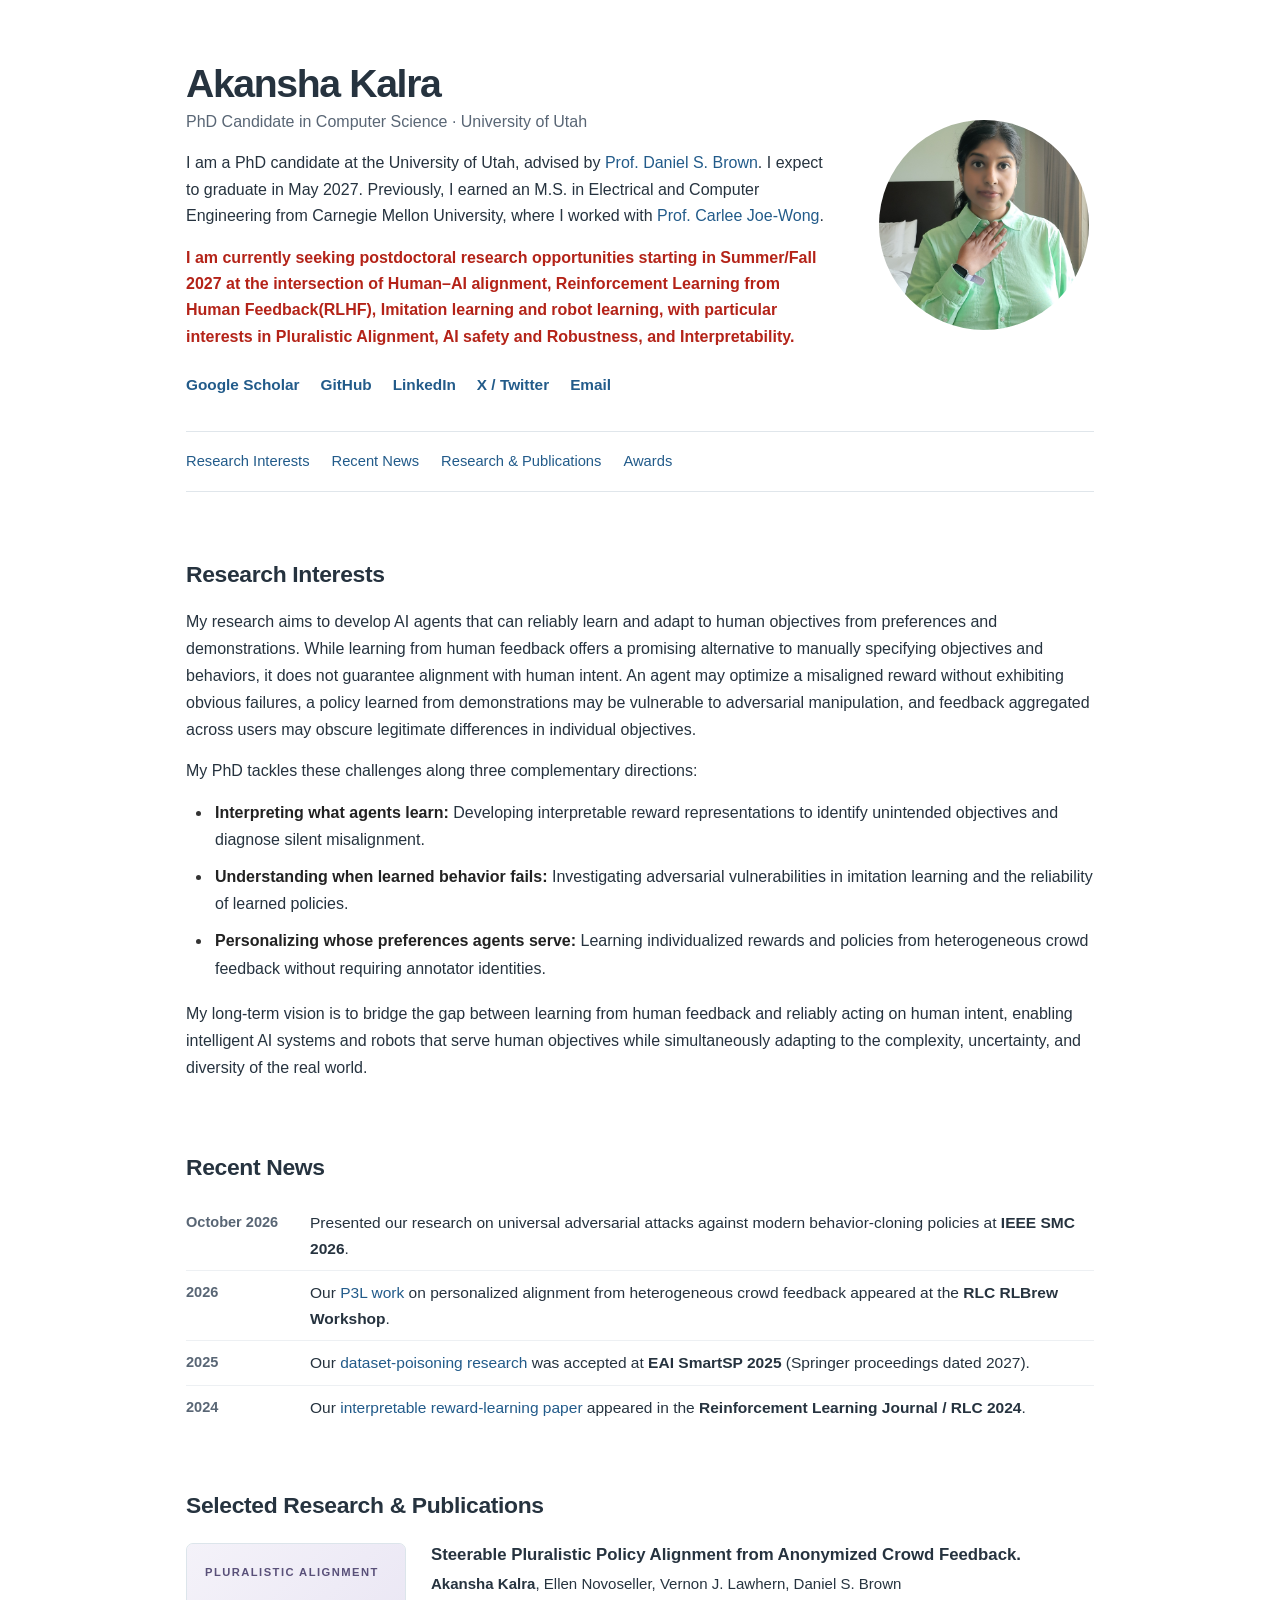
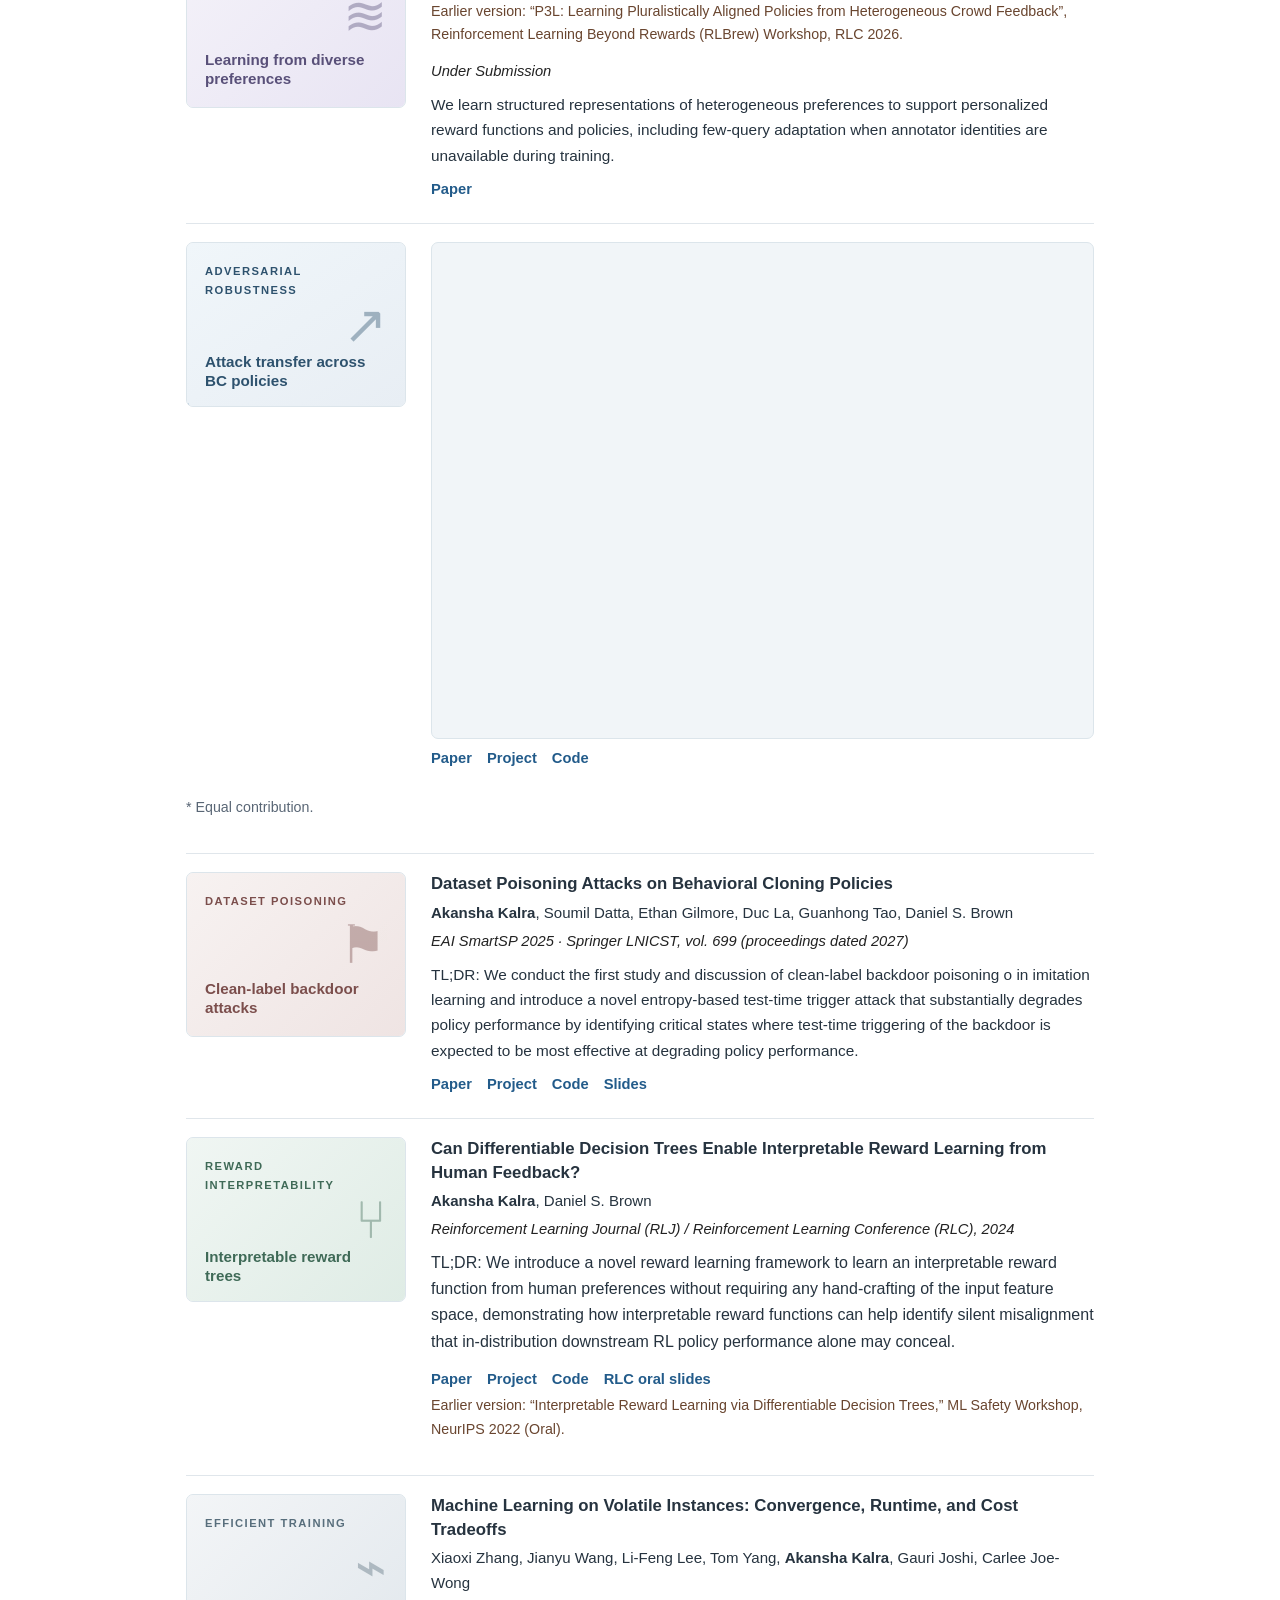
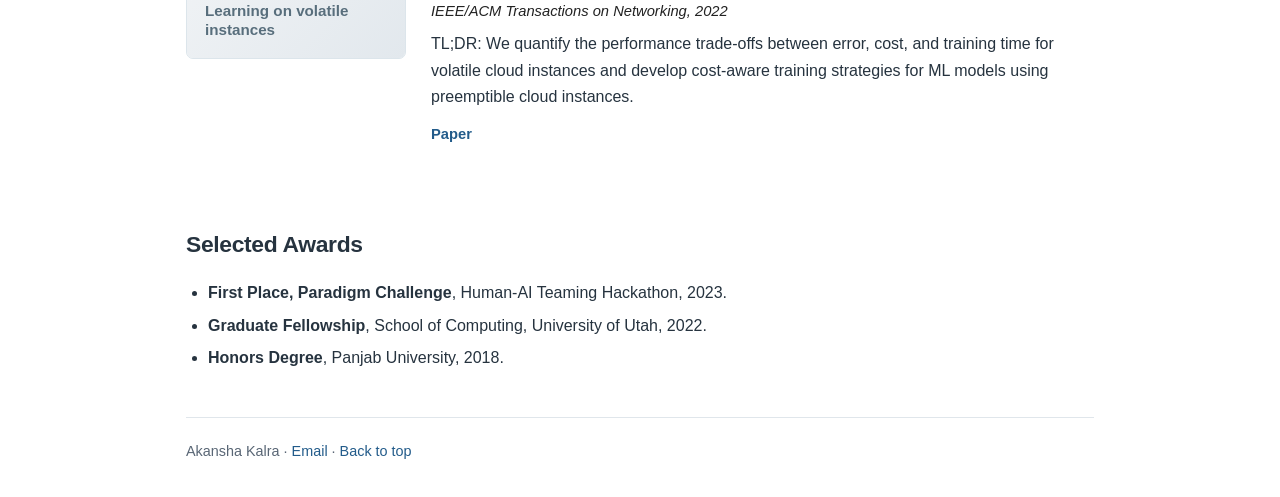
==== index.html @ 0b95df19 "Update index.html" ====
<!DOCTYPE html>

<html lang="en">
<head>
<meta charset="utf-8"/>
<meta content="width=device-width, initial-scale=1" name="viewport"/>
<meta content="Akansha Kalra" name="author"/>
<meta content="Akansha Kalra — PhD candidate at the University of Utah researching human-centered AI, reward learning, adversarial robustness, and pluralistic alignment." name="description"/>
<title>Akansha Kalra | Research</title>
<style>
    :root {
      --ink: #26333f;
      --muted: #596675;
      --accent: #225b8a;
      --line: #e0e6eb;
      --background: #fff;
    }

    * { box-sizing: border-box; }
    html { scroll-behavior: smooth; }
    body {
      margin: 0;
      font-family: -apple-system, BlinkMacSystemFont, "Segoe UI", Arial, sans-serif;
      font-size: 16px;
      line-height: 1.65;
      color: var(--ink);
      background: var(--background);
    }
    a { color: var(--accent); text-decoration: none; }
    a:hover, a:focus-visible { text-decoration: underline; }
    .container { max-width: 960px; margin: 0 auto; padding: 0 26px; }

    /* Research-first, text-left/photo-right header */
    .profile-header {
      display: flex;
      align-items: center;
      gap: 42px;
      padding: 60px 0 34px;
      border-bottom: 1px solid var(--line);
    }
    .profile-text { flex: 1 1 65%; min-width: 0; }
    .profile-text h1 {
      margin: 0 0 2px;
      font-size: 2.45rem;
      letter-spacing: -.035em;
      line-height: 1.2;
      font-weight: 650;
    }
    .subtitle { margin: 5px 0 22px; color: var(--muted); }
    .profile-text p { margin: 0 0 15px; }
    .profile-photo { flex: 0 0 220px; align-self: center; text-align: center; }
    .profile-photo img {
      width: 210px;
      height: 210px;
      max-width: 100%;
      object-fit: cover;
      border-radius: 50%;
    }
    .profile-links { display: flex; flex-wrap: wrap; gap: 8px 21px; margin-top: 22px; }
    .profile-links a { font-weight: 600; font-size: .96rem; }

    .quick-nav {
      display: flex;
      flex-wrap: wrap;
      gap: 8px 22px;
      padding: 17px 0;
      margin-bottom: 8px;
      border-bottom: 1px solid var(--line);
      font-size: .92rem;
    }
    section { padding-top: 18px; margin-bottom: 25px; scroll-margin-top: 24px; }
    h2 {
      font-size: 1.43rem;
      font-weight: 650;
      margin: 14px 0 14px;
      letter-spacing: -.015em;
    }
    h3 { font-size: 1.05rem; line-height: 1.4; margin: 0 0 5px; }
    p { margin: 0 0 12px; }
    .section-intro { color: var(--muted); }
    .paper { padding: 18px 0 22px; border-bottom: 1px solid var(--line); }
    .paper:first-of-type { padding-top: 5px; }
    .paper:last-child { border-bottom: none; }
    .authors { font-size: .94rem; margin: 3px 0; }
.venue {
  font-size: .92rem;
  font-style: italic;
  color: #222222;
  font-weight: 500;
  margin: 3px 0 8px;
    
}
    .venue-workshop {
    color: #69452F;
    font-weight: 500;
    margin-top: 3px;
}
    .summary { margin: 9px 0; font-size: .96rem; }
    .paper-links { display: flex; flex-wrap: wrap; gap: 7px 15px; font-size: .92rem; }
    .paper-links a { font-weight: 600; }
    .me { font-weight: 700; }
    .note { font-size: .89rem; color: var(--muted); }
    .simple-list { margin: 0; padding-left: 22px; }
    .simple-list li { padding: 3px 0; }
    .degree { margin-bottom: 15px; }
    .degree strong { display: block; }
    .degree span { color: var(--muted); font-size: .94rem; }
    footer { border-top: 1px solid var(--line); margin-top: 42px; padding: 22px 0 34px; color: var(--muted); font-size: .9rem; }

    @media (max-width: 720px) {
      .container { padding: 0 20px; }
      .profile-header { flex-direction: column-reverse; gap: 18px; align-items: stretch; padding-top: 28px; }
      .profile-photo { flex: none; text-align: center; }
      .profile-photo img { width: 165px; height: 165px; }
      .profile-text h1 { font-size: 2rem; }
      .subtitle { margin-bottom: 16px; }
      .quick-nav { gap: 8px 15px; }
    }
  

    /* Recent news: brief updates rather than a second publication list */
    .news-list { list-style: none; padding: 0; margin: 0; }
    .news-list li { display: grid; grid-template-columns: 112px minmax(0, 1fr); gap: 12px;
      padding: 9px 0; border-bottom: 1px solid #edf0f3; }
    .news-list li:last-child { border-bottom: none; }
    .news-date { font-size: .91rem; color: var(--muted); font-weight: 600; }
    .news-description { font-size: .97rem; }

    /* Publication thumbnails: one real paper image, GIF, or video per paper. */
    .paper-grid { display: grid; grid-template-columns: 220px minmax(0, 1fr);
      align-items: start; gap: 25px; }
    .paper-body { min-width: 0; }
    .paper-visual { display: block; position: relative; overflow: hidden; isolation: isolate;
      width: 100%; aspect-ratio: 4 / 3; border: 1px solid #dce5eb;
      border-radius: 7px; background: #f1f5f8; text-decoration: none; }
    .paper-visual:focus-visible { outline: 3px solid var(--accent); outline-offset: 3px; }
    .paper-visual .media-element { position: absolute; inset: 0; width: 100%; height: 100%;
      object-fit: contain; opacity: 0; transition: opacity .2s ease; z-index: 2;
      background: #fff; }
    .paper-visual.has-media .media-element { opacity: 1; }
    .media-fallback { position: absolute; inset: 0; display: flex; flex-direction: column;
      justify-content: space-between; padding: 19px 18px; color: #2e526e;
      background: linear-gradient(145deg, #f0f6fa, #e8eef4); }
    .media-fallback .fallback-topic { font-size: .7rem; font-weight: 750; text-transform: uppercase;
      letter-spacing: .13em; }
    .media-fallback .fallback-symbol { font-size: 3.3rem; line-height: 1;
      opacity: .40; align-self: flex-end; font-weight: 300; }
    .media-fallback .fallback-caption { font-weight: 650; font-size: .95rem;
      line-height: 1.25; max-width: 185px; }
    .paper-visual[data-theme="poison"] .media-fallback { background: linear-gradient(135deg,#f7f2f1,#efe4e3); color: #7b4e4c; }
    .paper-visual[data-theme="plural"] .media-fallback { background: linear-gradient(135deg,#f4f2f9,#e8e4f3); color: #595079; }
    .paper-visual[data-theme="ddt"] .media-fallback { background: linear-gradient(135deg,#f0f6f3,#dfece5); color: #3f6a57; }
    .paper-visual[data-theme="network"] .media-fallback { background: linear-gradient(135deg,#f3f5f7,#e2e8ed); color: #586e7c; }
    .paper-visual:hover { border-color: #b0c2d2; }
    @media (max-width: 720px) {
      .paper-grid { grid-template-columns: 140px minmax(0,1fr); gap: 16px; }
      .news-list li { grid-template-columns: 95px minmax(0,1fr); }
      .media-fallback { padding: 12px; }
      .media-fallback .fallback-symbol { font-size: 2rem; }
      .media-fallback .fallback-caption { font-size: .78rem; }
      .paper-grid h3 { font-size: .99rem; }
    }
    @media (max-width: 490px) {
      .paper-grid { grid-template-columns: 1fr; gap: 12px; }
      .paper-visual { max-width: 340px; aspect-ratio: 16/9; }
      .media-fallback .fallback-symbol { font-size: 2.8rem; }
      .media-fallback .fallback-caption { font-size: .95rem; }
    }
    .note.venue-workshop {
    color: #69452F;
    font-weight: 500;
    font-style: normal;
}
    
.research-section {
  margin-top: 32px;
  margin-bottom: 36px;
}

.research-section p {
  line-height: 1.7;
  margin-bottom: 14px;
}


.postdoc-note {
  color: #b42318;
  font-weight: 600;
  margin-top: 12px;
}
    
.research-directions {
  list-style-type: disc;
  list-style-position: outside;
  margin: 12px 0 18px 0;
  padding-left: 26px;
}

.research-directions li {
  display: list-item;
  margin-bottom: 10px;
  line-height: 1.7;
  padding-left: 3px;
}

.research-directions li::marker {
  color: #333;
}

.research-directions strong {
  color: #222;
  font-weight: 600;
}

</style>
</head>
<body id="top">
  <!-- Research media expected in the repository /media folder. See MEDIA_SETUP.md. -->

<main class="container">
<header class="profile-header" id="About">
<div class="profile-text">
<h1>Akansha Kalra</h1>
<p class="subtitle">PhD Candidate in Computer Science · University of Utah</p>
<p>
          I am a PhD candidate at the University of Utah, advised by
          <a href="https://www.cs.utah.edu/~dsbrown/">Prof. Daniel S. Brown</a>.
          I expect to graduate in May 2027. Previously, I earned an M.S. in
          Electrical and Computer Engineering from Carnegie Mellon University,
          where I worked with <a href="https://www.andrew.cmu.edu/user/cjoewong/">Prof. Carlee Joe-Wong</a>.
        </p>

    <p class="postdoc-note">
  I am currently seeking postdoctoral research opportunities starting in Summer/Fall 2027 at the intersection of Human–AI alignment, Reinforcement Learning from Human Feedback(RLHF), Imitation learning and robot learning, with particular interests in Pluralistic Alignment, AI safety and Robustness, and Interpretability. 
        
        
</p>


<nav aria-label="Academic and contact links" class="profile-links">
<a href="https://scholar.google.com/citations?user=QrkO660AAAAJ&amp;hl=en" rel="noopener noreferrer" target="_blank">Google Scholar</a>
<a href="https://github.com/akansha-kalra" rel="noopener noreferrer" target="_blank">GitHub</a>
<a href="https://www.linkedin.com/in/akansha-kalra/"target="_blank" rel="noopener noreferrer">LinkedIn</a>
<a href="https://x.com/KalraAkansha" rel="noopener noreferrer" target="_blank">X / Twitter</a>
<a href="mailto:akanshakalracmu@gmail.com">Email</a>
</nav>
</div>
<div class="profile-photo">
<img alt="Akansha Kalra" height="210" src="images/20240810_131922.jpg" width="210"/>
</div>
</header>
<nav aria-label="Page sections" class="quick-nav"><a href="#news">Research Interests</a><a href="#news">Recent News</a><a href="#Publications">Research &amp; Publications</a><a href="#awards">Awards</a></nav>
    

<section id="research" class="research-section">
  <h2>Research Interests</h2>

  <p>
    My research aims to develop AI agents that can reliably learn
    and adapt to human objectives from preferences and demonstrations.
    While learning from human feedback offers a promising alternative
    to manually specifying objectives and behaviors, it does not
    guarantee alignment with human intent. An agent may optimize a
    misaligned reward without exhibiting obvious failures, a policy
    learned from demonstrations may be vulnerable to adversarial
    manipulation, and feedback aggregated across users may obscure
    legitimate differences in individual objectives.
  </p>

  <p>
    My PhD tackles these challenges along three complementary directions:
  </p>

  <ul class="research-directions">
    <li>
      <strong>Interpreting what agents learn:</strong>
      Developing interpretable reward representations to identify
      unintended objectives and diagnose silent misalignment.
    </li>

    <li>
      <strong>Understanding when learned behavior fails:</strong>
      Investigating adversarial vulnerabilities in imitation learning
      and the reliability of learned policies.
    </li>

    <li>
      <strong>Personalizing whose preferences agents serve:</strong>
      Learning individualized rewards and policies from heterogeneous
      crowd feedback without requiring annotator identities.
    </li>
  </ul>

  <p>
    My long-term vision is to bridge the gap between learning from
    human feedback and reliably acting on human intent, enabling
    intelligent AI systems and robots that serve human objectives
    while simultaneously adapting to the complexity, uncertainty,
    and diversity of the real world.
  </p>
</section>

    
    
    <section aria-labelledby="news-heading" id="news">
<h2 id="news-heading">Recent News</h2>
<ul class="news-list">
<li><span class="news-date">October 2026</span><span class="news-description">Presented our research on universal adversarial attacks against modern behavior-cloning policies at <strong>IEEE SMC 2026</strong>.</span></li>
<li><span class="news-date">2026</span><span class="news-description">Our <a href="https://openreview.net/forum?id=oAw85OXuc3" rel="noopener noreferrer" target="_blank">P3L work</a> on personalized alignment from heterogeneous crowd feedback appeared at the <strong>RLC RLBrew Workshop</strong>.</span></li>
<li><span class="news-date">2025</span><span class="news-description">Our <a href="https://arxiv.org/abs/2511.20992" rel="noopener noreferrer" target="_blank">dataset-poisoning research</a> was accepted at <strong>EAI SmartSP 2025</strong> (Springer proceedings dated 2027).</span></li>
<li><span class="news-date">2024</span><span class="news-description">Our <a href="https://arxiv.org/pdf/2306.13004" rel="noopener noreferrer" target="_blank">interpretable reward-learning paper</a> appeared in the <strong>Reinforcement Learning Journal / RLC 2024</strong>.</span></li>
</ul>
</section>
<section id="Publications">
<h2>Selected Research &amp; Publications</h2>
    <article class="paper paper-grid"><a aria-label="Open research page: Learning from diverse preferences" class="paper-visual" data-theme="plural" href="https://openreview.net/forum?id=oAw85OXuc3" rel="noopener noreferrer" target="_blank"><span aria-hidden="true" class="media-fallback"><span class="fallback-topic">Pluralistic alignment</span><span class="fallback-symbol">≋</span><span class="fallback-caption">Learning from diverse preferences</span></span><img alt="Visualization of P3L preference representations and personalization" class="media-element" decoding="async" loading="lazy" src="media/p3l-preferences.png"/></a><div class="paper-body">
<h3>Steerable Pluralistic Policy Alignment from Anonymized Crowd Feedback.</h3>
<p class="authors"><span class="me">Akansha Kalra</span>, Ellen Novoseller, Vernon J. Lawhern, Daniel S. Brown</p>
        <p class="note venue-workshop">Earlier version: “P3L: Learning Pluralistically Aligned Policies from Heterogeneous Crowd Feedback”, Reinforcement Learning Beyond Rewards (RLBrew) Workshop, RLC 2026.</p>
<p class="venue">Under Submission </p>
<p class="summary">We learn structured representations of heterogeneous preferences to support personalized reward functions and policies, including few-query adaptation when annotator identities are unavailable during training.</p>
<div class="paper-links">
<a href="https://arxiv.org/abs/2610.26914" rel="noopener noreferrer" target="_blank">Paper</a>
</div>
</div></article>
    
<article class="paper paper-grid"><a aria-label="Open research page: Attack transfer across BC policies" class="paper-visual" data-theme="uap" href="https://sites.google.com/view/uap-attacks-on-bc" rel="noopener noreferrer" target="_blank"><span aria-hidden="true" class="media-fallback"><span class="fallback-topic">Adversarial robustness</span><span class="fallback-symbol">↗</span><span class="fallback-caption">Attack transfer across BC policies</span></span><img
  class="media-element"
  src="media/uap-figure.png"
  alt="Universal Adversarial Perturbation attacks on Iimitation Learning policies"
  loading="lazy"
/>
<h3>How Vulnerable Is My Learned Policy? Universal Adversarial Perturbation Attacks on Modern Behavior Cloning Policies</h3>
<p class="authors"><span class="me">Akansha Kalra*</span>, Basavasagar Patil*, Guanhong Tao, Daniel S. Brown</p>
<p class="venue">IEEE International Conference on Systems, Man, and Cybernetics (SMC), 2026</p>
<p class="summary">TL;DR: We present the first systematic study of adversarial attacks, across a range of both classic and recently proposed imitation learning algorithms, including Vanilla Behavior Cloning (Vanilla BC), LSTM-GMM, Implicit Behavior Cloning (IBC), Diffusion Policy (DP), and Vector-Quantized Behavior Transformer (VQ-BET) to white-box, grey-box, and black-box transfer adversarial perturbation attacks.</p>
<div class="paper-links">
<a href="https://arxiv.org/abs/2502.03698v2" rel="noopener noreferrer" target="_blank">Paper</a>
<a href="https://sites.google.com/view/uap-attacks-on-bc" rel="noopener noreferrer" target="_blank">Project</a>
<a href="https://github.com/akansha-kalra/Univ-Pertubation-Attacks-on-Modern-BC-Algos" rel="noopener noreferrer" target="_blank">Code</a>
</div>
<p class="note">* Equal contribution.</p>
</div></article>

<article class="paper paper-grid"><a aria-label="Open research page: Clean-label backdoor attacks" class="paper-visual" data-theme="poison" href="https://sites.google.com/view/dataset-poisoning-in-bc" rel="noopener noreferrer" target="_blank"><span aria-hidden="true" class="media-fallback"><span class="fallback-topic">Dataset poisoning</span><span class="fallback-symbol">⚑</span><span class="fallback-caption">Clean-label backdoor attacks</span></span><img
  class="media-element"
  src="media/poisoning-figure.png"
  alt="Clean-label backdoor attacks on behavior cloning policies"
  loading="lazy"
/></a><div class="paper-body">
<h3>Dataset Poisoning Attacks on Behavioral Cloning Policies</h3>
<p class="authors"><span class="me">Akansha Kalra</span>, Soumil Datta, Ethan Gilmore, Duc La, Guanhong Tao, Daniel S. Brown</p>
<p class="venue">EAI SmartSP 2025 · Springer LNICST, vol. 699 (proceedings dated 2027)</p>
<p class="summary">TL;DR: We conduct the first study and discussion of clean-label backdoor poisoning o in imitation learning and introduce a novel entropy-based test-time trigger attack that substantially degrades policy performance by identifying critical states where test-time triggering of the backdoor is expected to be most effective at degrading policy performance.</p>
<div class="paper-links">
<a href="https://arxiv.org/abs/2511.20992" rel="noopener noreferrer" target="_blank">Paper</a>
<a href="https://sites.google.com/view/dataset-poisoning-in-bc" rel="noopener noreferrer" target="_blank">Project</a>
<a href="https://github.com/akansha-kalra/DatasetPoisoning-Backdoor-Attacks-BC-SmartSP2025" rel="noopener noreferrer" target="_blank">Code</a>
<a href="https://docs.google.com/presentation/d/1_TgQCRm-9qRHeT_l_HZHP9T041SAgM7VQIZT68hzIh4/edit?usp=sharing" rel="noopener noreferrer" target="_blank">Slides</a>
</div>
</div></article>
<article class="paper paper-grid"><a aria-label="Open research page: Interpretable reward trees" class="paper-visual" data-theme="ddt" href="https://sites.google.com/view/ddt-rlhf/" rel="noopener noreferrer" target="_blank"><span aria-hidden="true" class="media-fallback"><span class="fallback-topic">Reward interpretability</span><span class="fallback-symbol">⑂</span><span class="fallback-caption">Interpretable reward trees</span></span><img alt="Differentiable decision tree learned reward visualization" class="media-element" decoding="async" loading="lazy" src="media/ddt-reward-tree.png"/></a><div class="paper-body">
<h3>Can Differentiable Decision Trees Enable Interpretable Reward Learning from Human Feedback?</h3>
<p class="authors"><span class="me">Akansha Kalra</span>, Daniel S. Brown</p>
<p class="venue">Reinforcement Learning Journal (RLJ) / Reinforcement Learning Conference (RLC), 2024</p>
<p class="TLDR">TL;DR: We introduce a novel reward learning framework to learn an interpretable reward function from human preferences without requiring any hand-crafting of the input feature space, demonstrating how interpretable reward functions can help identify silent misalignment that in-distribution downstream RL policy performance alone may conceal.</p>
<div class="paper-links">
<a href="https://arxiv.org/pdf/2306.13004" rel="noopener noreferrer" target="_blank">Paper</a>
<a href="https://sites.google.com/view/ddt-rlhf/" rel="noopener noreferrer" target="_blank">Project</a>
<a href="https://github.com/akansha-kalra/RLC2024-DDT-Reward-Learning" rel="noopener noreferrer" target="_blank">Code</a>
<a href="https://docs.google.com/presentation/d/120gwlqjC-ENyaE7Yw-fk6GopYXWFD_h-et-YZCE_4oo/edit?usp=sharing" rel="noopener noreferrer" target="_blank">RLC oral slides</a>
</div>
    <p class="note venue-workshop">Earlier version: “Interpretable Reward Learning via Differentiable Decision Trees,” ML Safety Workshop, NeurIPS 2022 (Oral).</p>

</div></article>
<article class="paper paper-grid"><a aria-label="Open research page: Learning on volatile instances" class="paper-visual" data-theme="network" href="https://ieeexplore.ieee.org/abstract/document/9610614" rel="noopener noreferrer" target="_blank"><span aria-hidden="true" class="media-fallback"><span class="fallback-topic">Efficient training</span><span class="fallback-symbol">⌁</span><span class="fallback-caption">Learning on volatile instances</span></span><img alt="Runtime and cost trade-offs for machine learning on volatile instances" class="media-element" decoding="async" loading="lazy" src="media/volatile-instances.png"/></a><div class="paper-body">
<h3>Machine Learning on Volatile Instances: Convergence, Runtime, and Cost Tradeoffs</h3>
<p class="authors">Xiaoxi Zhang, Jianyu Wang, Li-Feng Lee, Tom Yang, <span class="me">Akansha Kalra</span>, Gauri Joshi, Carlee Joe-Wong</p>
<p class="venue">IEEE/ACM Transactions on Networking, 2022</p>
<p class="TLDR">TL;DR: We quantify the performance trade-offs between error, cost, and training time for volatile cloud instances and develop cost-aware training strategies for ML models using preemptible cloud instances.
<div class="paper-links">
<a href="https://ieeexplore.ieee.org/abstract/document/9610614" rel="noopener noreferrer" target="_blank">Paper</a>
</div>
</div></article>
</section>

<section id="awards">
<h2>Selected Awards</h2>
<ul class="simple-list">
<li><strong>First Place, Paradigm Challenge</strong>, Human-AI Teaming Hackathon, 2023.</li>
<li><strong>Graduate Fellowship</strong>, School of Computing, University of Utah, 2022.</li>
<li><strong>Honors Degree</strong>, Panjab University, 2018.</li>
</ul>
</section>
<footer>
      Akansha Kalra · <a href="mailto:akanshakalracmu@gmail.com">Email</a> ·
      <a href="#top">Back to top</a>
</footer>
</main>
<script>
  // Show research media only after it has loaded; missing files display a tasteful fallback.
  // Each media item becomes visible automatically after you upload its file to /media.
  document.querySelectorAll('.paper-visual').forEach(function(frame) {
    const media = frame.querySelector('.media-element');
    if (!media) return;
    const markReady = () => frame.classList.add('has-media');
    const markMissing = () => frame.classList.remove('has-media');
    if (media.tagName === 'IMG') {
      if (media.complete && media.naturalWidth > 0) markReady();
      media.addEventListener('load', markReady);
      media.addEventListener('error', markMissing);
    } else if (media.tagName === 'VIDEO') {
      media.addEventListener('loadeddata', markReady);
      media.addEventListener('error', markMissing);
      const reducedMotion = window.matchMedia('(prefers-reduced-motion: reduce)').matches;
      if ('IntersectionObserver' in window && !reducedMotion) {
        const observer = new IntersectionObserver(function(entries) {
          entries.forEach(function(entry) {
            if (entry.isIntersecting) {
              media.play().catch(function() {});
            } else {
              media.pause();
            }
          });
        }, {rootMargin: '120px'});
        observer.observe(frame);
      } else if (!reducedMotion) {
        media.play().catch(function() {});
      }
    }
  });
</script></body>
</html>
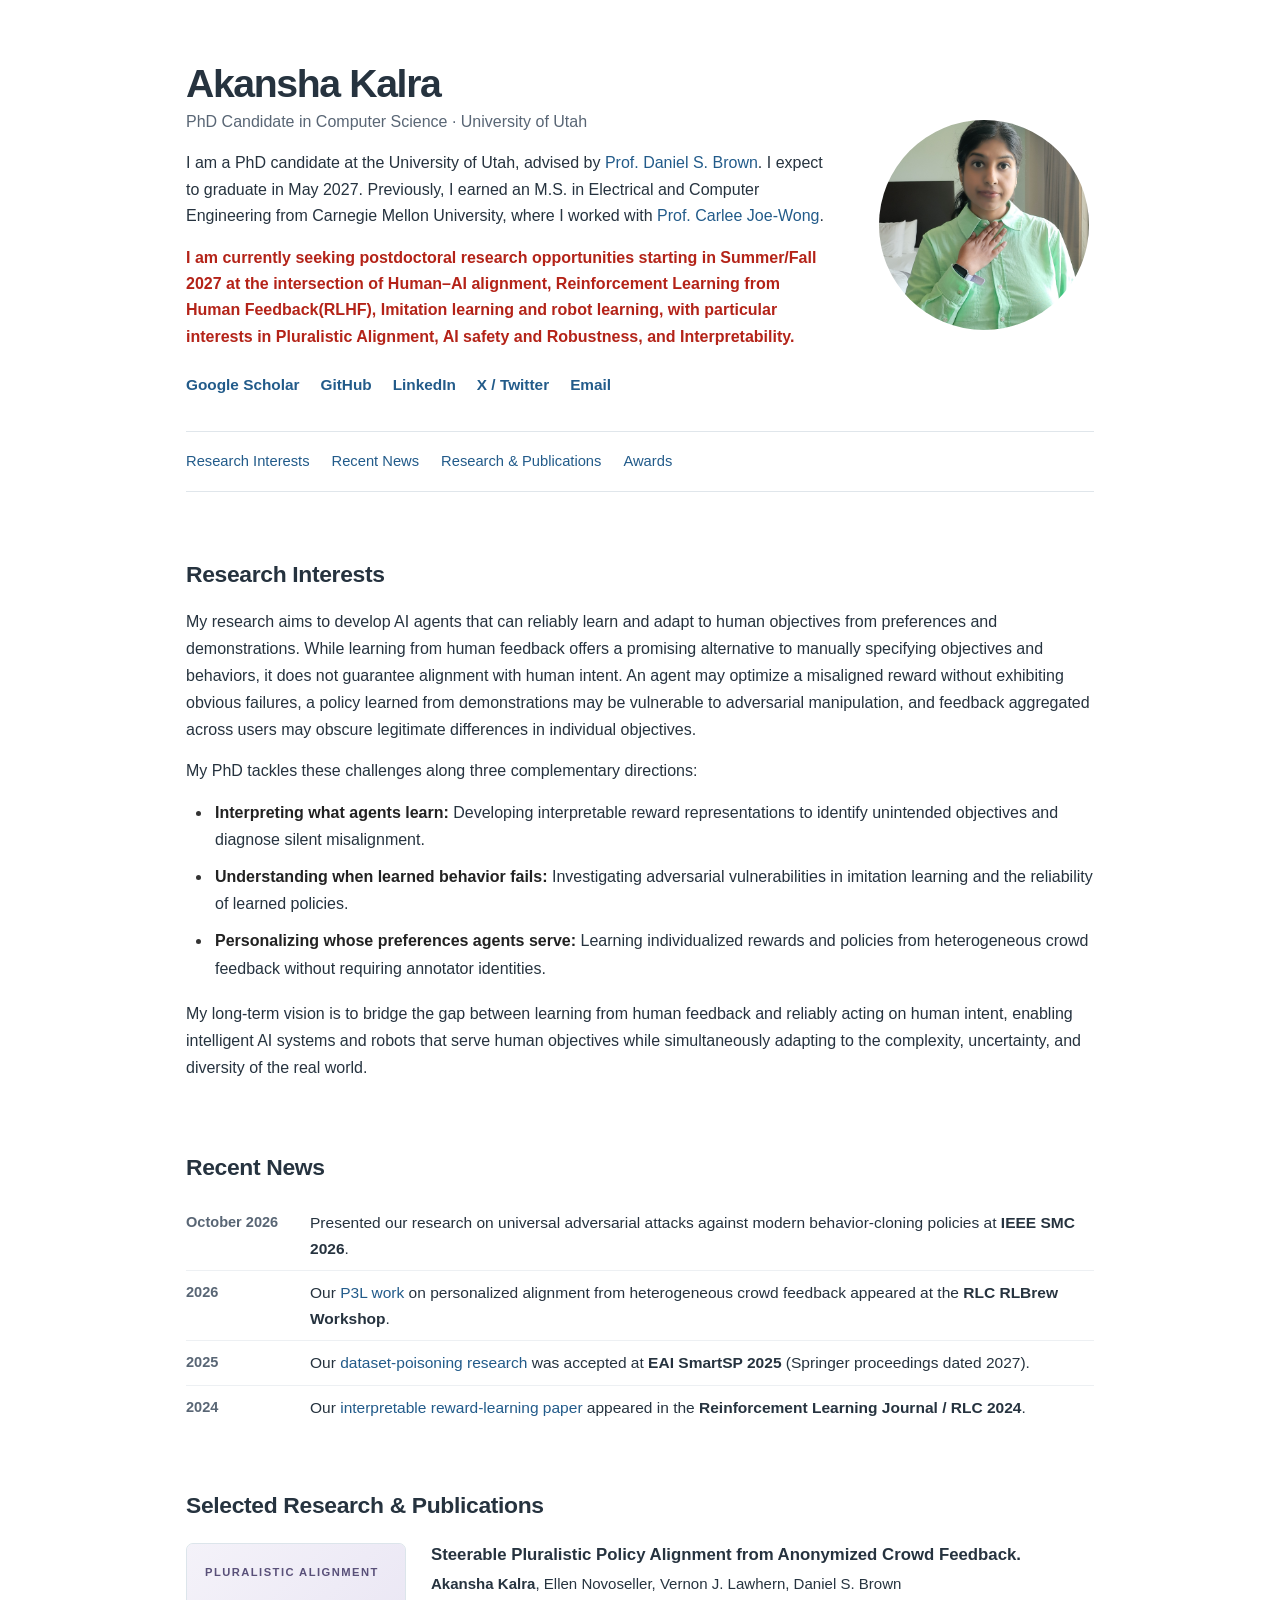
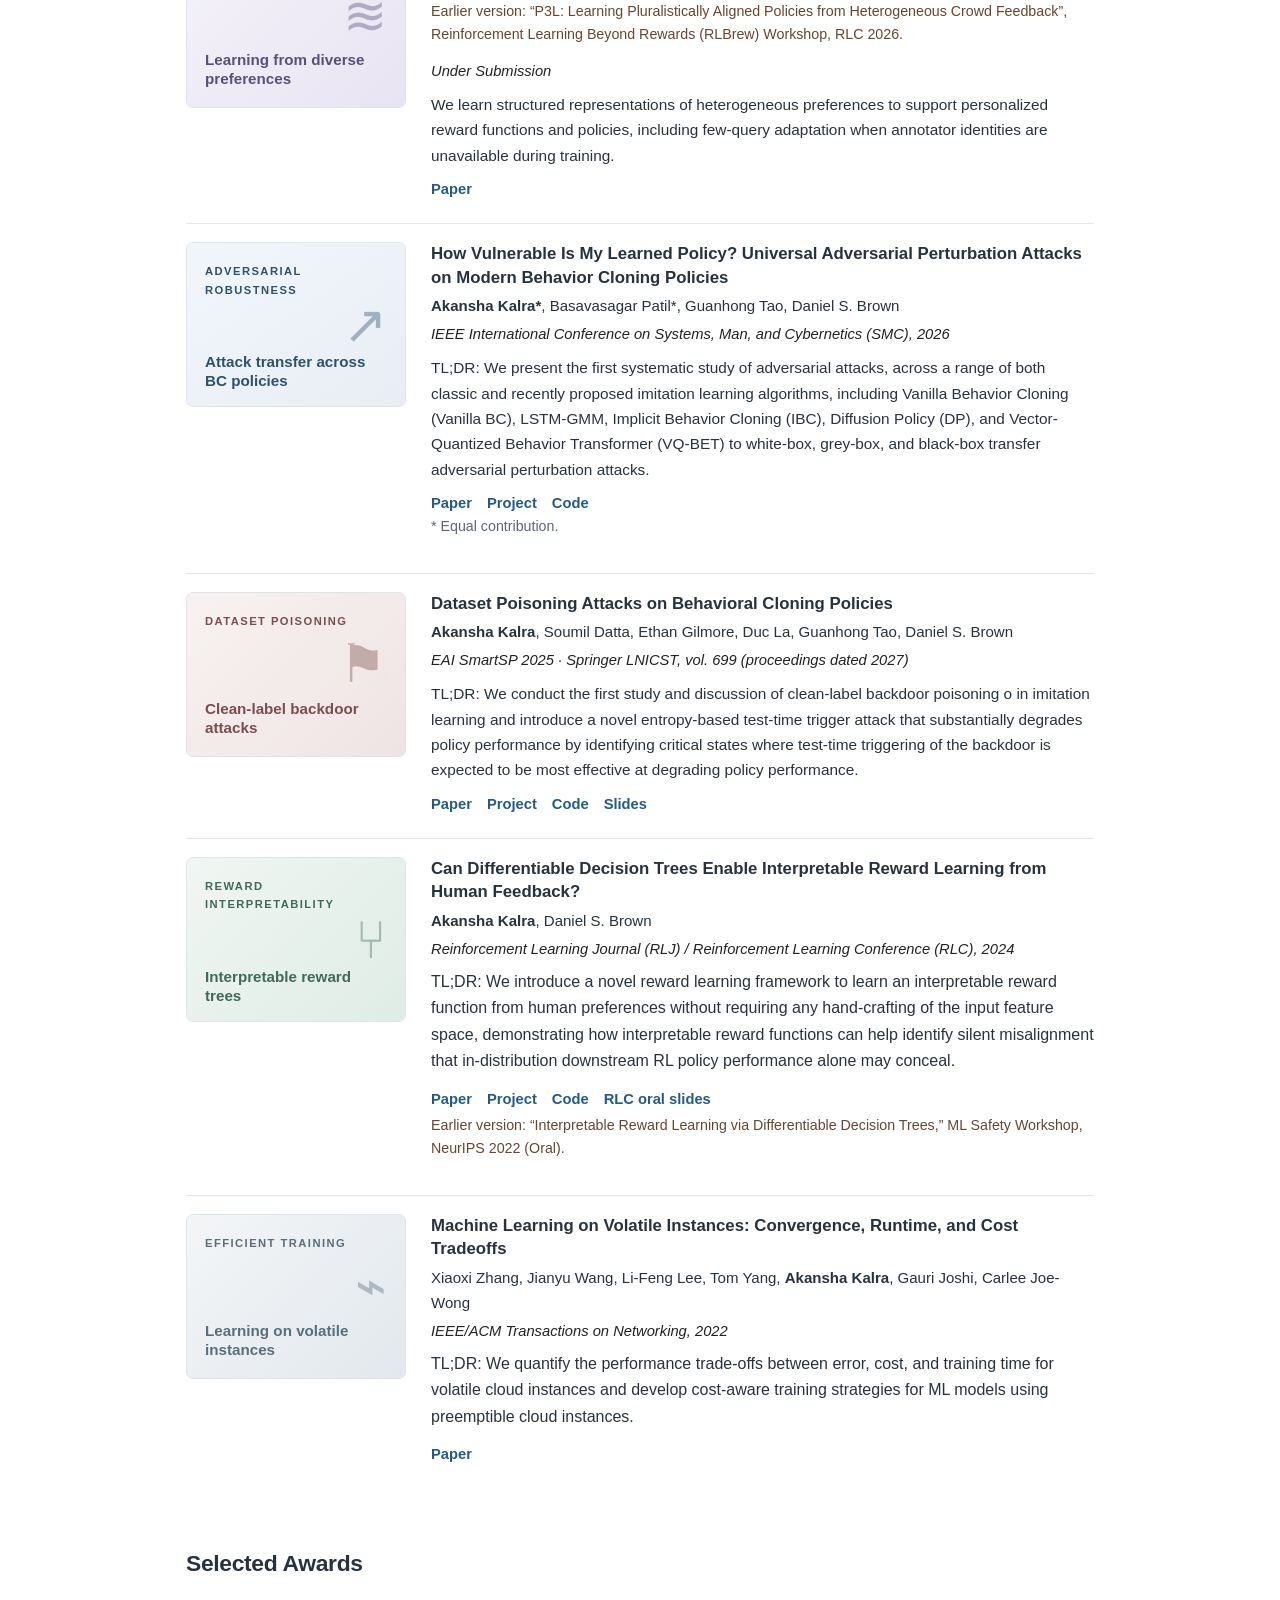
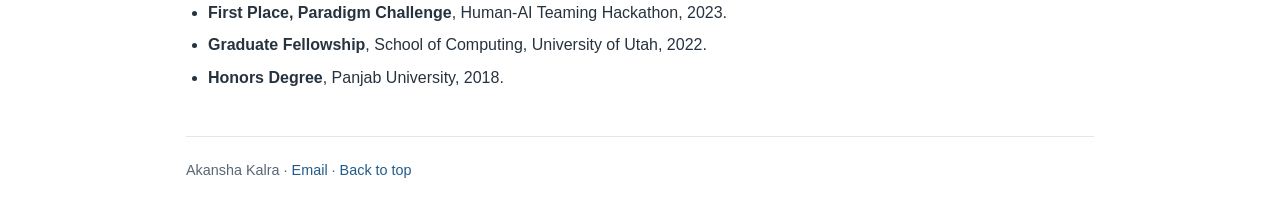
==== commit 5190b1d8: "Update index.html" ====
--- a/index.html
+++ b/index.html
@@ -330,6 +330,7 @@
   alt="Universal Adversarial Perturbation attacks on Iimitation Learning policies"
   loading="lazy"
 />
+    </a><div class="paper-body">
 <h3>How Vulnerable Is My Learned Policy? Universal Adversarial Perturbation Attacks on Modern Behavior Cloning Policies</h3>
 <p class="authors"><span class="me">Akansha Kalra*</span>, Basavasagar Patil*, Guanhong Tao, Daniel S. Brown</p>
 <p class="venue">IEEE International Conference on Systems, Man, and Cybernetics (SMC), 2026</p>
@@ -377,7 +378,7 @@
 <h3>Machine Learning on Volatile Instances: Convergence, Runtime, and Cost Tradeoffs</h3>
 <p class="authors">Xiaoxi Zhang, Jianyu Wang, Li-Feng Lee, Tom Yang, <span class="me">Akansha Kalra</span>, Gauri Joshi, Carlee Joe-Wong</p>
 <p class="venue">IEEE/ACM Transactions on Networking, 2022</p>
-<p class="TLDR">TL;DR: We quantify the performance trade-offs between error, cost, and training time for volatile cloud instances and develop cost-aware training strategies for ML models using preemptible cloud instances.
+<p class="TLDR">TL;DR: We quantify the performance trade-offs between error, cost, and training time for volatile cloud instances and develop cost-aware training strategies for ML models using preemptible cloud instances.</p>
 <div class="paper-links">
 <a href="https://ieeexplore.ieee.org/abstract/document/9610614" rel="noopener noreferrer" target="_blank">Paper</a>
 </div>
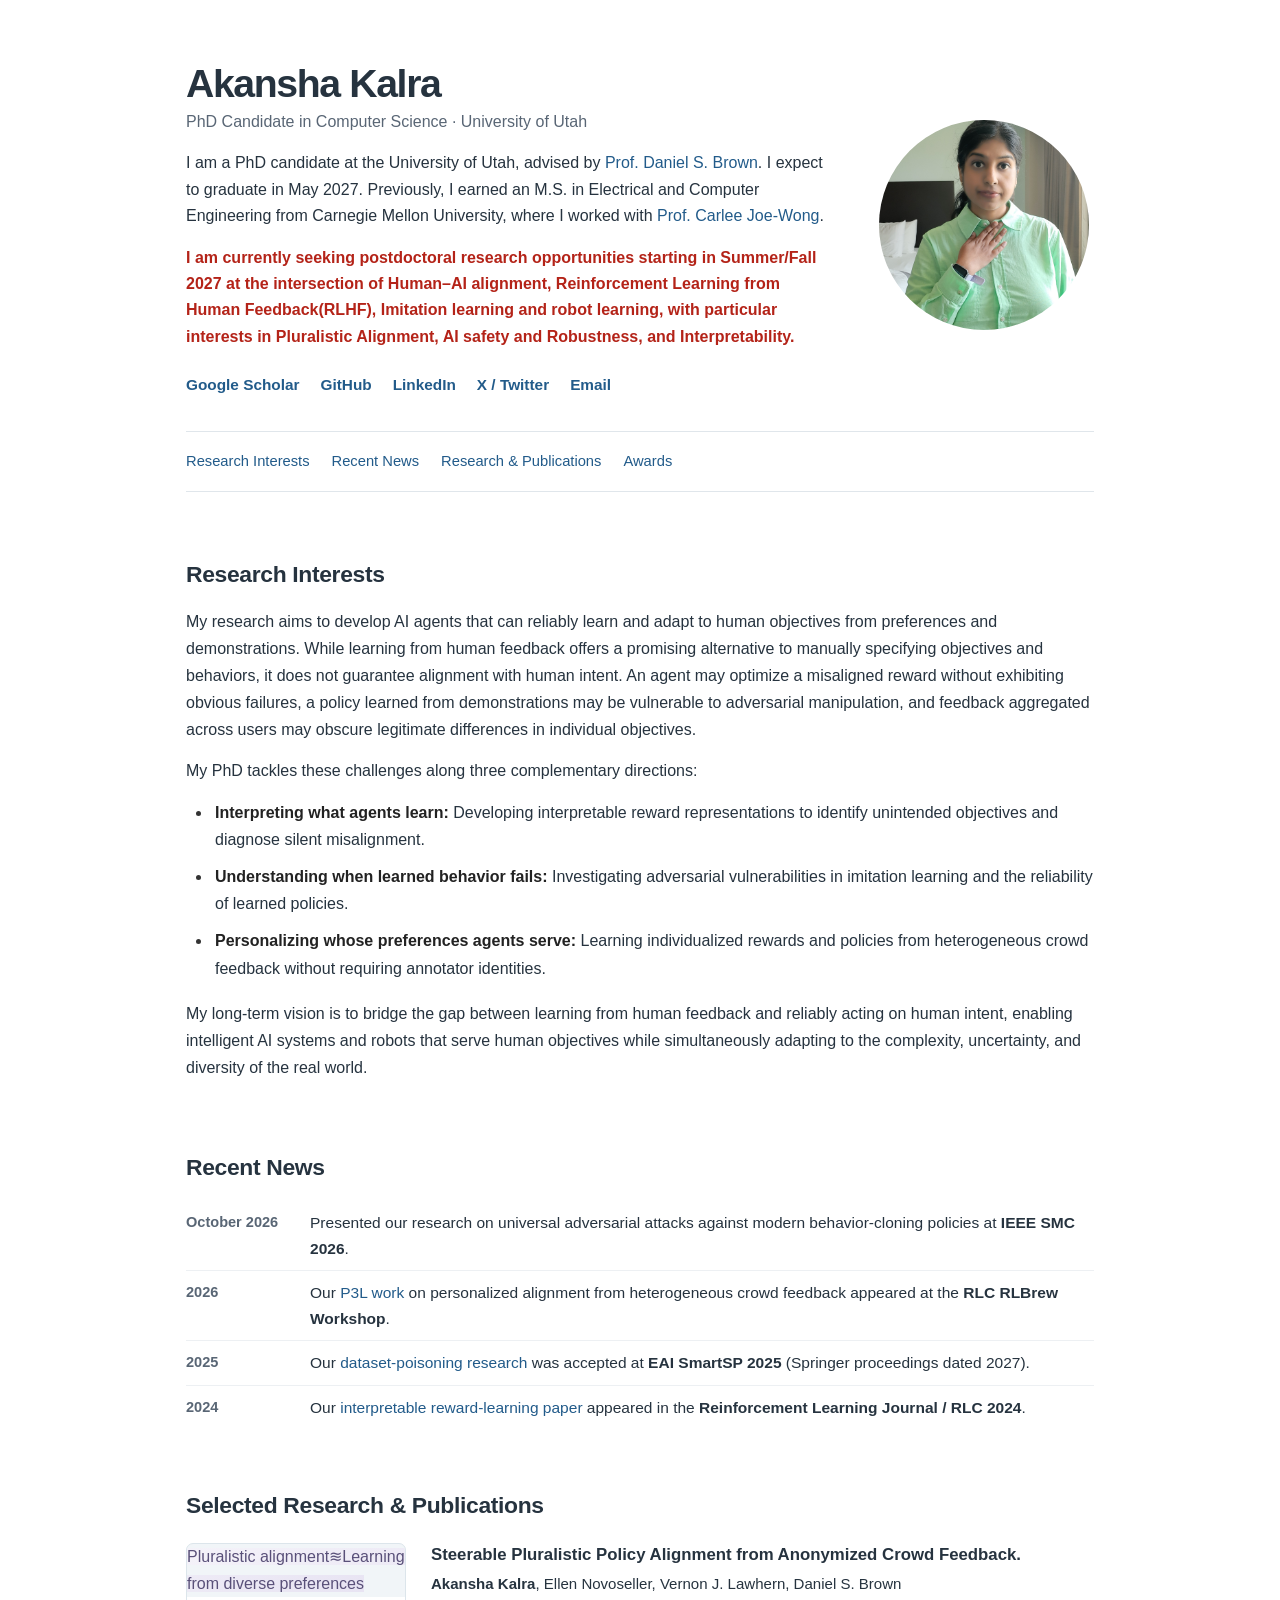
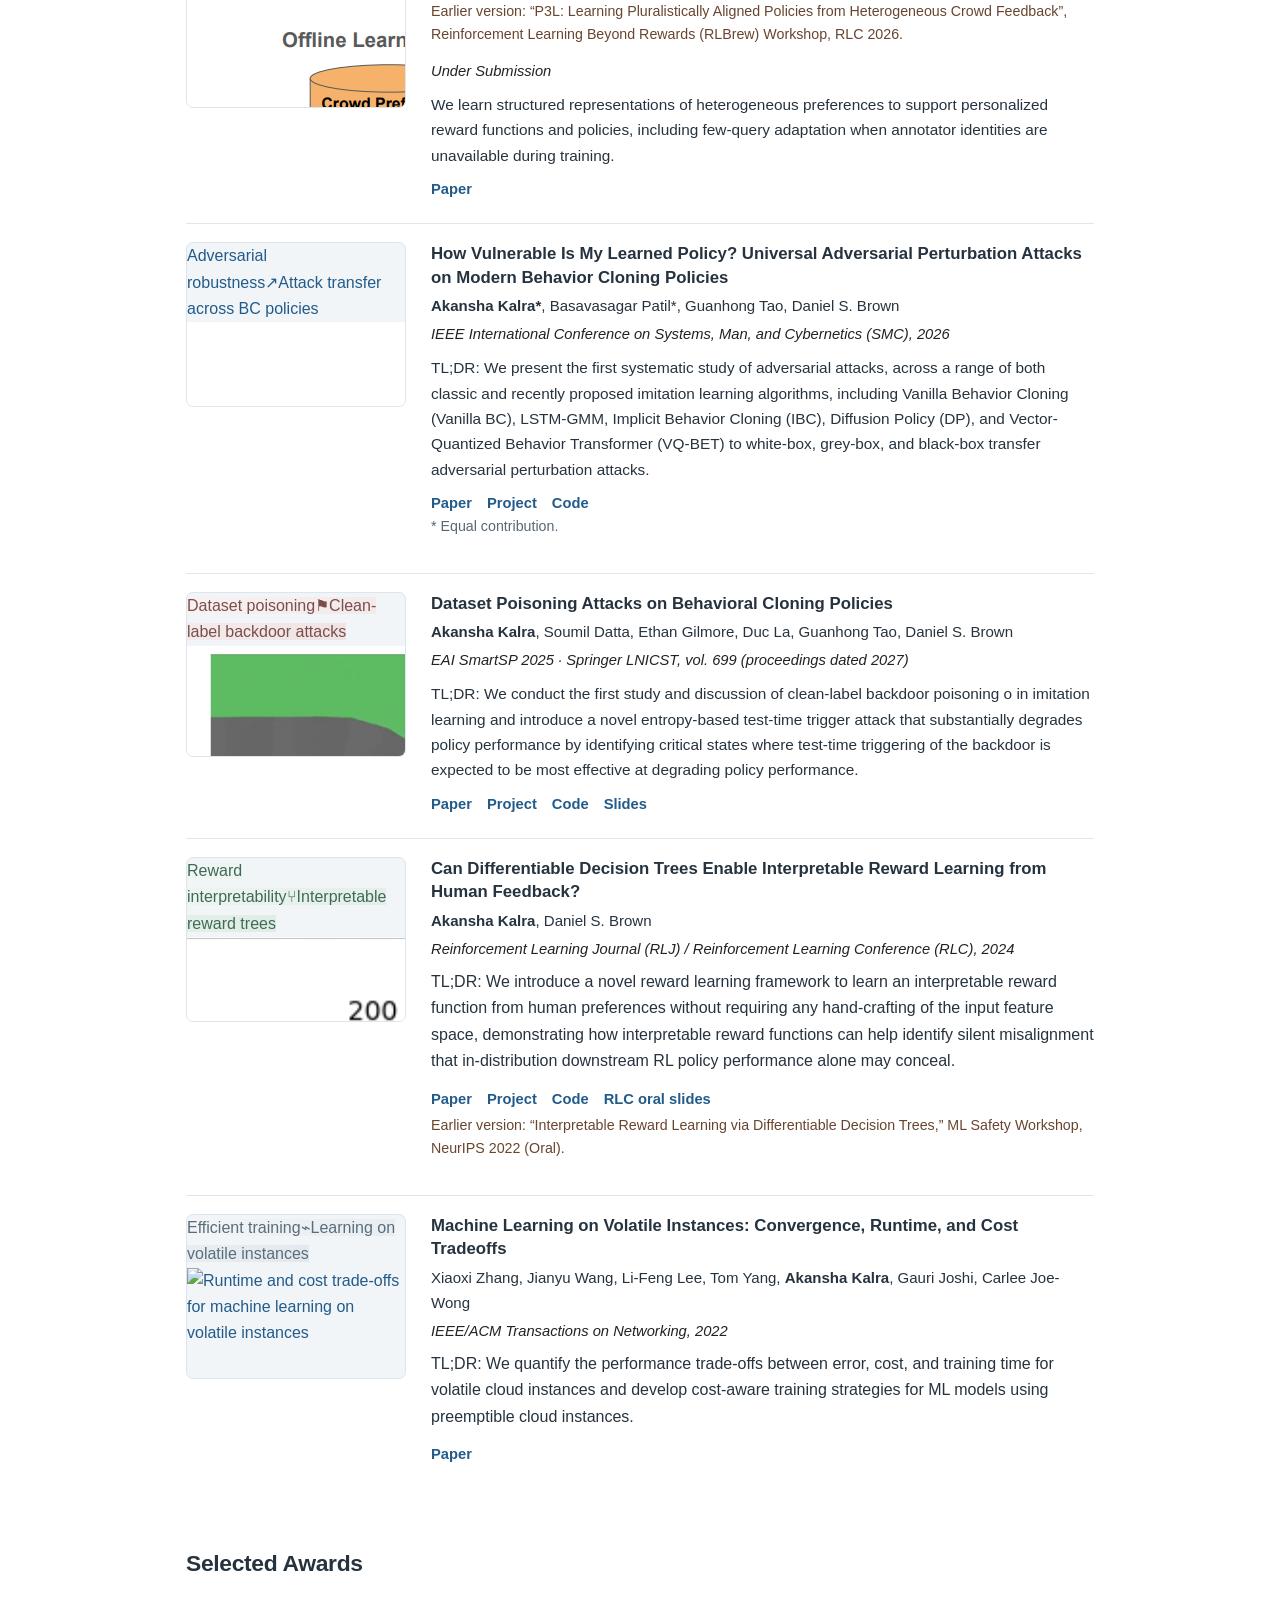
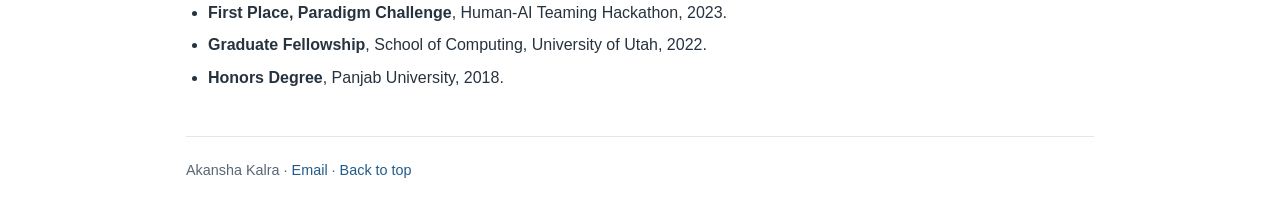
==== commit fe440c40: "Update index.html" ====
--- a/index.html
+++ b/index.html
@@ -107,7 +107,7 @@
     .degree span { color: var(--muted); font-size: .94rem; }
     footer { border-top: 1px solid var(--line); margin-top: 42px; padding: 22px 0 34px; color: var(--muted); font-size: .9rem; }
 
-    @media (max-width: 720px) {
+    @ (max-width: 720px) {
       .container { padding: 0 20px; }
       .profile-header { flex-direction: column-reverse; gap: 18px; align-items: stretch; padding-top: 28px; }
       .profile-photo { flex: none; text-align: center; }
@@ -134,18 +134,18 @@
       width: 100%; aspect-ratio: 4 / 3; border: 1px solid #dce5eb;
       border-radius: 7px; background: #f1f5f8; text-decoration: none; }
     .paper-visual:focus-visible { outline: 3px solid var(--accent); outline-offset: 3px; }
-    .paper-visual .media-element { position: absolute; inset: 0; width: 100%; height: 100%;
+    .paper-visual .-element { position: absolute; inset: 0; width: 100%; height: 100%;
       object-fit: contain; opacity: 0; transition: opacity .2s ease; z-index: 2;
       background: #fff; }
-    .paper-visual.has-media .media-element { opacity: 1; }
-    .media-fallback { position: absolute; inset: 0; display: flex; flex-direction: column;
+    .paper-visual.has- .-element { opacity: 1; }
+    .-fallback { position: absolute; inset: 0; display: flex; flex-direction: column;
       justify-content: space-between; padding: 19px 18px; color: #2e526e;
       background: linear-gradient(145deg, #f0f6fa, #e8eef4); }
-    .media-fallback .fallback-topic { font-size: .7rem; font-weight: 750; text-transform: uppercase;
+    .-fallback .fallback-topic { font-size: .7rem; font-weight: 750; text-transform: uppercase;
       letter-spacing: .13em; }
-    .media-fallback .fallback-symbol { font-size: 3.3rem; line-height: 1;
+    .-fallback .fallback-symbol { font-size: 3.3rem; line-height: 1;
       opacity: .40; align-self: flex-end; font-weight: 300; }
-    .media-fallback .fallback-caption { font-weight: 650; font-size: .95rem;
+    .-fallback .fallback-caption { font-weight: 650; font-size: .95rem;
       line-height: 1.25; max-width: 185px; }
     .paper-visual[data-theme="poison"] .media-fallback { background: linear-gradient(135deg,#f7f2f1,#efe4e3); color: #7b4e4c; }
     .paper-visual[data-theme="plural"] .media-fallback { background: linear-gradient(135deg,#f4f2f9,#e8e4f3); color: #595079; }
@@ -313,7 +313,7 @@
 </section>
 <section id="Publications">
 <h2>Selected Research &amp; Publications</h2>
-    <article class="paper paper-grid"><a aria-label="Open research page: Learning from diverse preferences" class="paper-visual" data-theme="plural" href="https://openreview.net/forum?id=oAw85OXuc3" rel="noopener noreferrer" target="_blank"><span aria-hidden="true" class="media-fallback"><span class="fallback-topic">Pluralistic alignment</span><span class="fallback-symbol">≋</span><span class="fallback-caption">Learning from diverse preferences</span></span><img alt="Visualization of P3L preference representations and personalization" class="media-element" decoding="async" loading="lazy" src="media/p3l-preferences.png"/></a><div class="paper-body">
+    <article class="paper paper-grid"><a aria-label="Open research page: Learning from diverse preferences" class="paper-visual" data-theme="plural" href="https://openreview.net/forum?id=oAw85OXuc3" rel="noopener noreferrer" target="_blank"><span aria-hidden="true" class="media-fallback"><span class="fallback-topic">Pluralistic alignment</span><span class="fallback-symbol">≋</span><span class="fallback-caption">Learning from diverse preferences</span></span><img alt="Visualization of P3L preference representations and personalization" class="media-element" decoding="async" loading="lazy" src="images/p3l-preferences.png"/></a><div class="paper-body">
 <h3>Steerable Pluralistic Policy Alignment from Anonymized Crowd Feedback.</h3>
 <p class="authors"><span class="me">Akansha Kalra</span>, Ellen Novoseller, Vernon J. Lawhern, Daniel S. Brown</p>
         <p class="note venue-workshop">Earlier version: “P3L: Learning Pluralistically Aligned Policies from Heterogeneous Crowd Feedback”, Reinforcement Learning Beyond Rewards (RLBrew) Workshop, RLC 2026.</p>
@@ -326,7 +326,7 @@
     
 <article class="paper paper-grid"><a aria-label="Open research page: Attack transfer across BC policies" class="paper-visual" data-theme="uap" href="https://sites.google.com/view/uap-attacks-on-bc" rel="noopener noreferrer" target="_blank"><span aria-hidden="true" class="media-fallback"><span class="fallback-topic">Adversarial robustness</span><span class="fallback-symbol">↗</span><span class="fallback-caption">Attack transfer across BC policies</span></span><img
   class="media-element"
-  src="media/uap-figure.png"
+  src="images/uap-figure.png"
   alt="Universal Adversarial Perturbation attacks on Iimitation Learning policies"
   loading="lazy"
 />
@@ -345,7 +345,7 @@
 
 <article class="paper paper-grid"><a aria-label="Open research page: Clean-label backdoor attacks" class="paper-visual" data-theme="poison" href="https://sites.google.com/view/dataset-poisoning-in-bc" rel="noopener noreferrer" target="_blank"><span aria-hidden="true" class="media-fallback"><span class="fallback-topic">Dataset poisoning</span><span class="fallback-symbol">⚑</span><span class="fallback-caption">Clean-label backdoor attacks</span></span><img
   class="media-element"
-  src="media/poisoning-figure.png"
+  src="images/poisoning-figure.png"
   alt="Clean-label backdoor attacks on behavior cloning policies"
   loading="lazy"
 /></a><div class="paper-body">
@@ -360,7 +360,7 @@
 <a href="https://docs.google.com/presentation/d/1_TgQCRm-9qRHeT_l_HZHP9T041SAgM7VQIZT68hzIh4/edit?usp=sharing" rel="noopener noreferrer" target="_blank">Slides</a>
 </div>
 </div></article>
-<article class="paper paper-grid"><a aria-label="Open research page: Interpretable reward trees" class="paper-visual" data-theme="ddt" href="https://sites.google.com/view/ddt-rlhf/" rel="noopener noreferrer" target="_blank"><span aria-hidden="true" class="media-fallback"><span class="fallback-topic">Reward interpretability</span><span class="fallback-symbol">⑂</span><span class="fallback-caption">Interpretable reward trees</span></span><img alt="Differentiable decision tree learned reward visualization" class="media-element" decoding="async" loading="lazy" src="media/ddt-reward-tree.png"/></a><div class="paper-body">
+<article class="paper paper-grid"><a aria-label="Open research page: Interpretable reward trees" class="paper-visual" data-theme="ddt" href="https://sites.google.com/view/ddt-rlhf/" rel="noopener noreferrer" target="_blank"><span aria-hidden="true" class="media-fallback"><span class="fallback-topic">Reward interpretability</span><span class="fallback-symbol">⑂</span><span class="fallback-caption">Interpretable reward trees</span></span><img alt="Differentiable decision tree learned reward visualization" class="media-element" decoding="async" loading="lazy" src="images/ddt-reward-tree.png"/></a><div class="paper-body">
 <h3>Can Differentiable Decision Trees Enable Interpretable Reward Learning from Human Feedback?</h3>
 <p class="authors"><span class="me">Akansha Kalra</span>, Daniel S. Brown</p>
 <p class="venue">Reinforcement Learning Journal (RLJ) / Reinforcement Learning Conference (RLC), 2024</p>
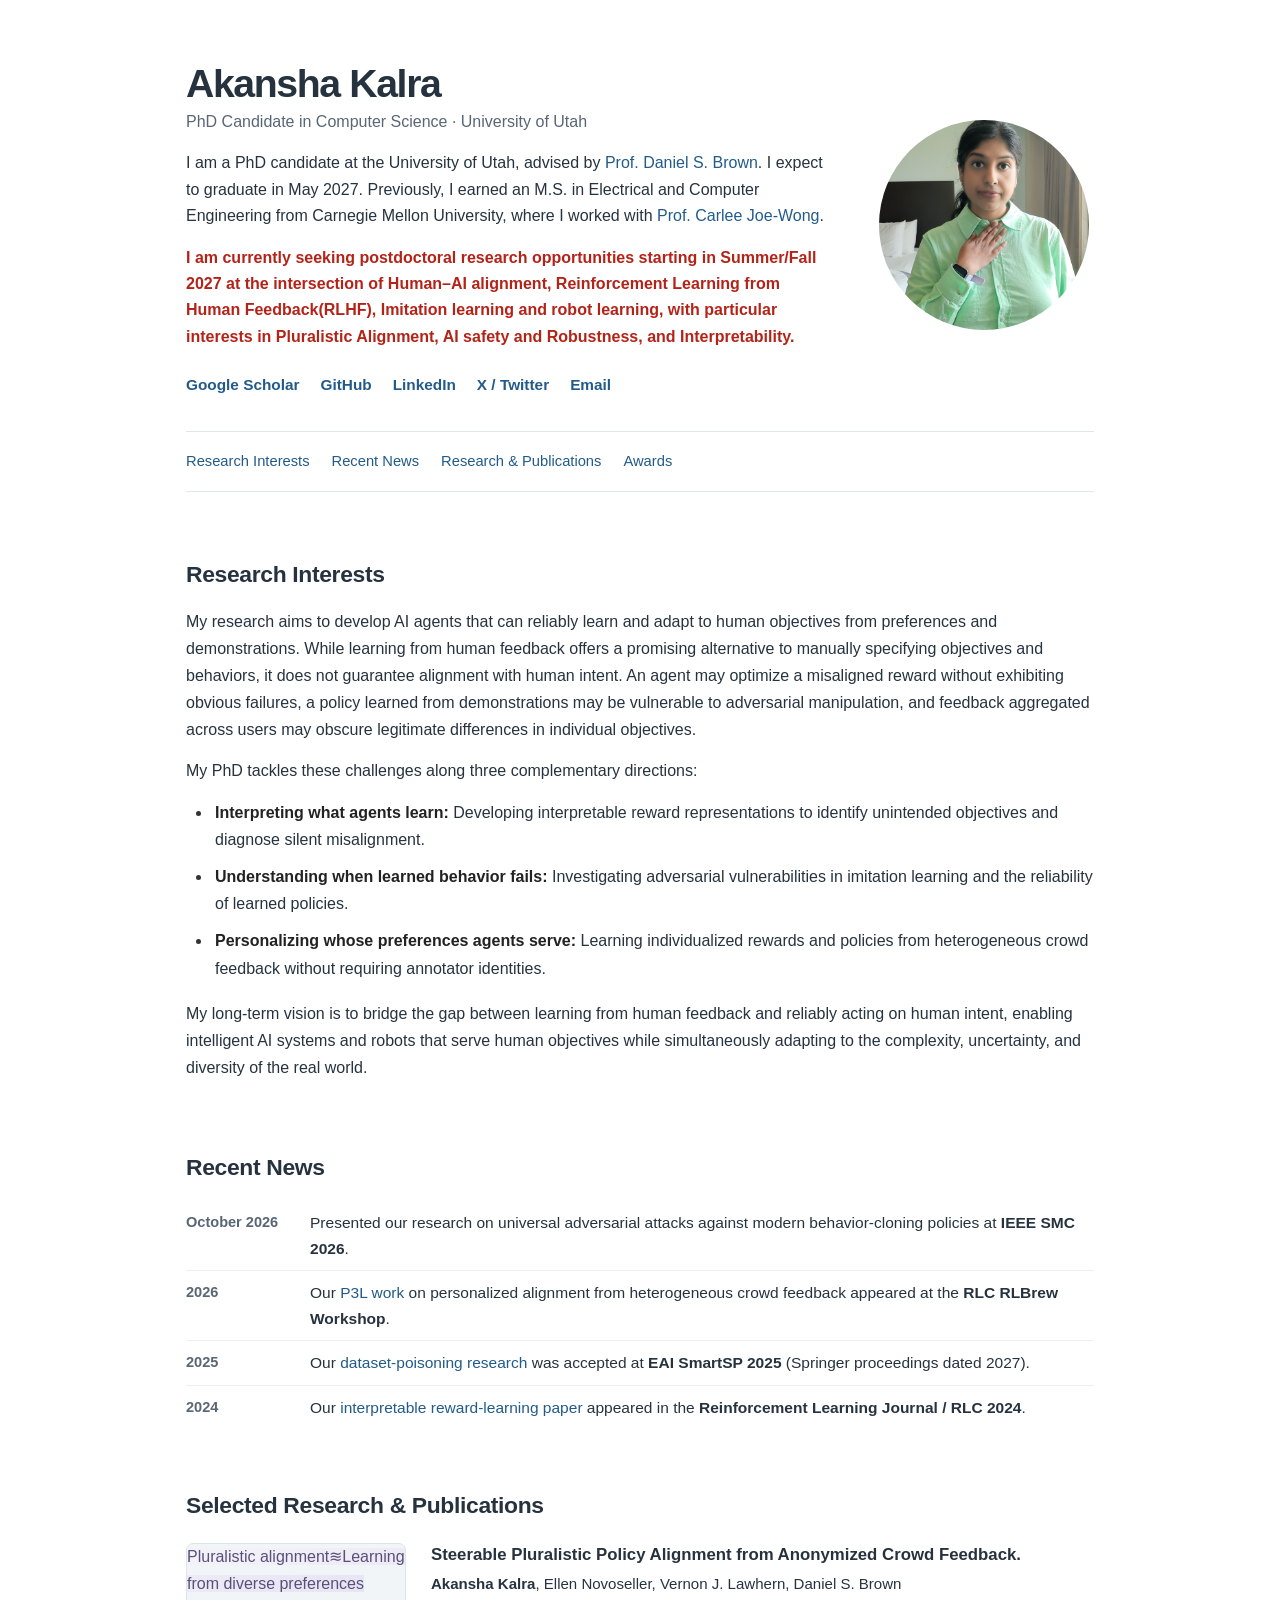
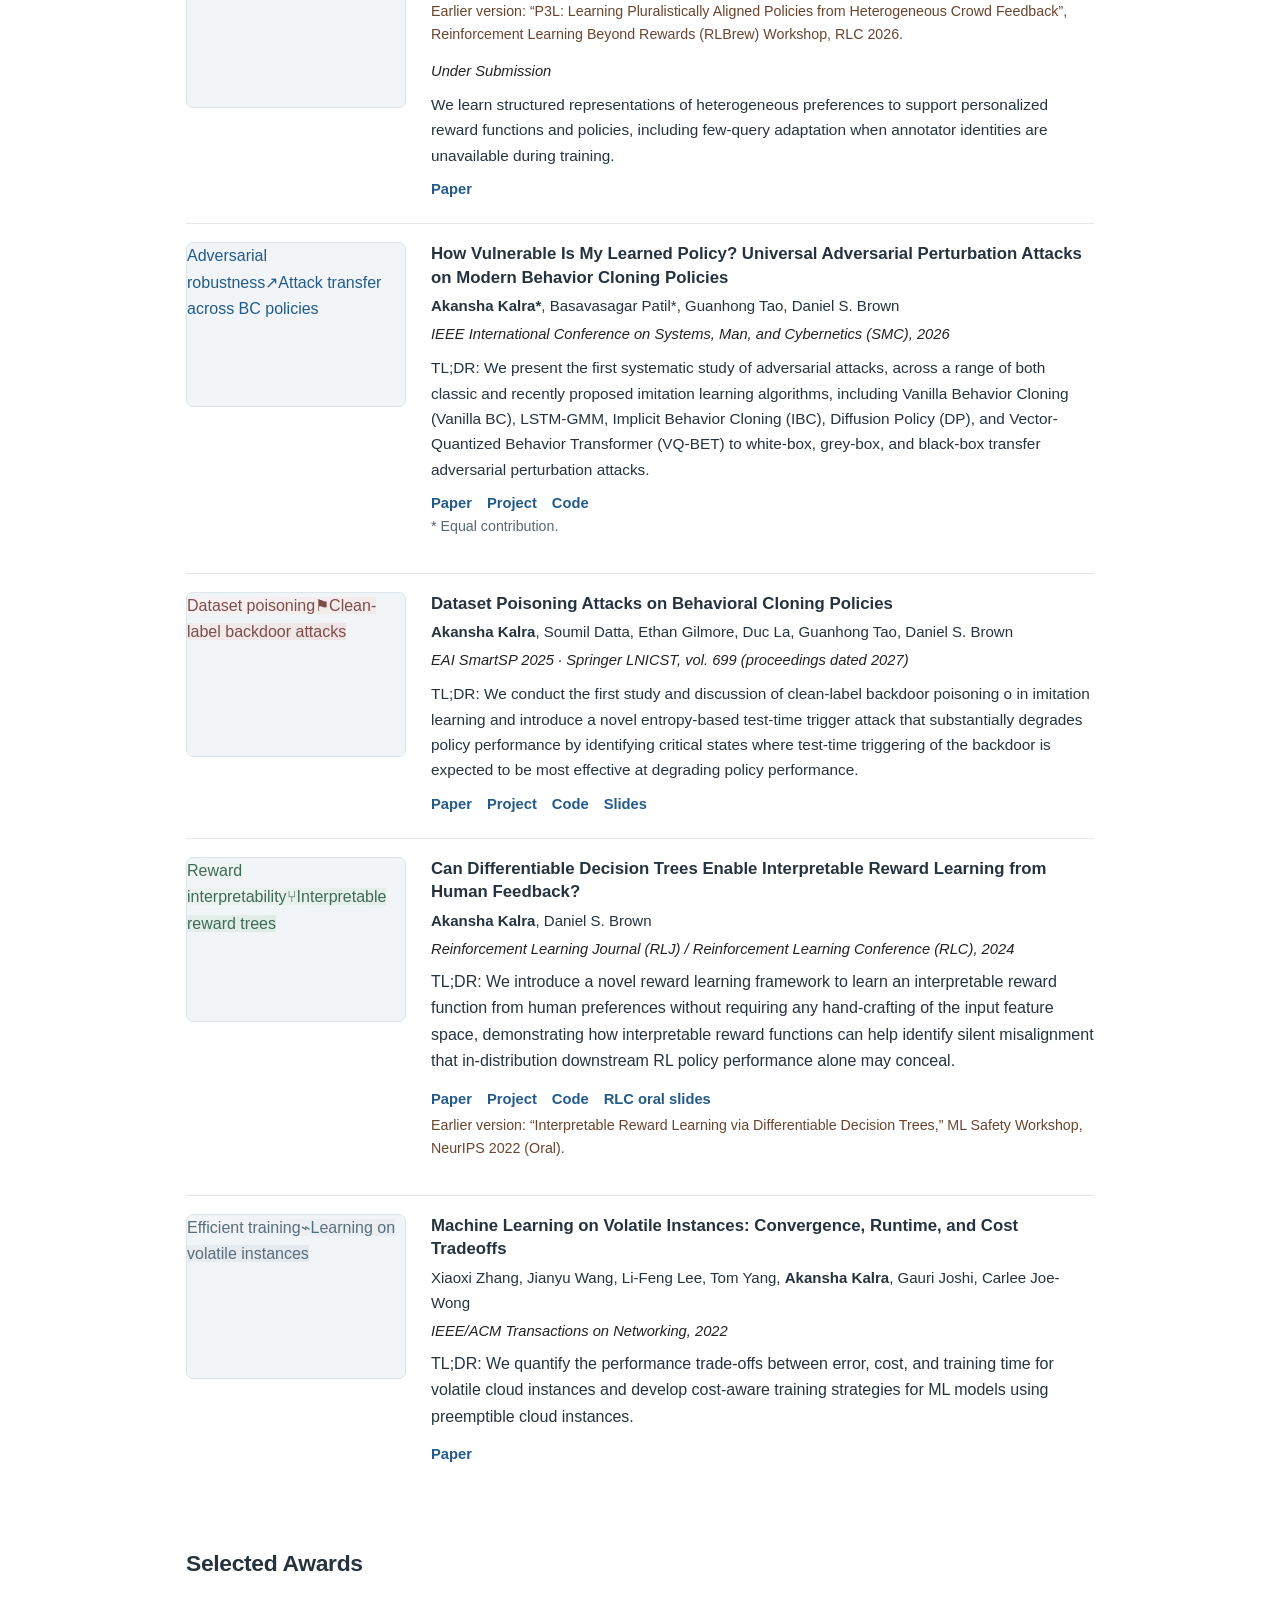
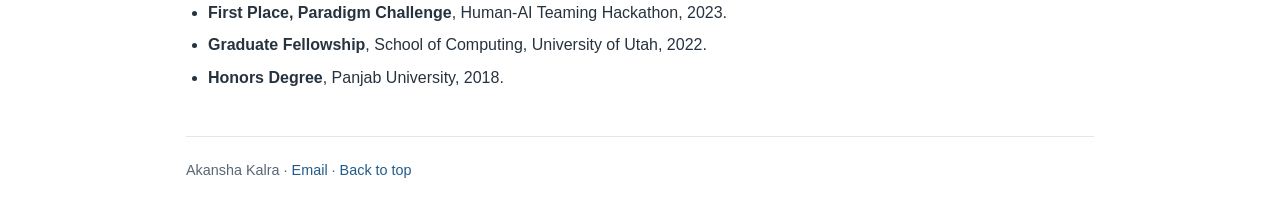
==== commit 2d18112a: "Update index.html" ====
--- a/index.html
+++ b/index.html
@@ -134,9 +134,19 @@
       width: 100%; aspect-ratio: 4 / 3; border: 1px solid #dce5eb;
       border-radius: 7px; background: #f1f5f8; text-decoration: none; }
     .paper-visual:focus-visible { outline: 3px solid var(--accent); outline-offset: 3px; }
-    .paper-visual .-element { position: absolute; inset: 0; width: 100%; height: 100%;
-      object-fit: contain; opacity: 0; transition: opacity .2s ease; z-index: 2;
-      background: #fff; }
+   .paper-visual .media-element {
+  position: absolute;
+  inset: 0;
+  width: 100%;
+  height: 100%;
+  object-fit: contain;
+  object-position: center;
+  display: block;
+  opacity: 0;
+  transition: opacity .2s ease;
+  z-index: 2;
+  background: #fff;
+}
     .paper-visual.has- .-element { opacity: 1; }
     .-fallback { position: absolute; inset: 0; display: flex; flex-direction: column;
       justify-content: space-between; padding: 19px 18px; color: #2e526e;
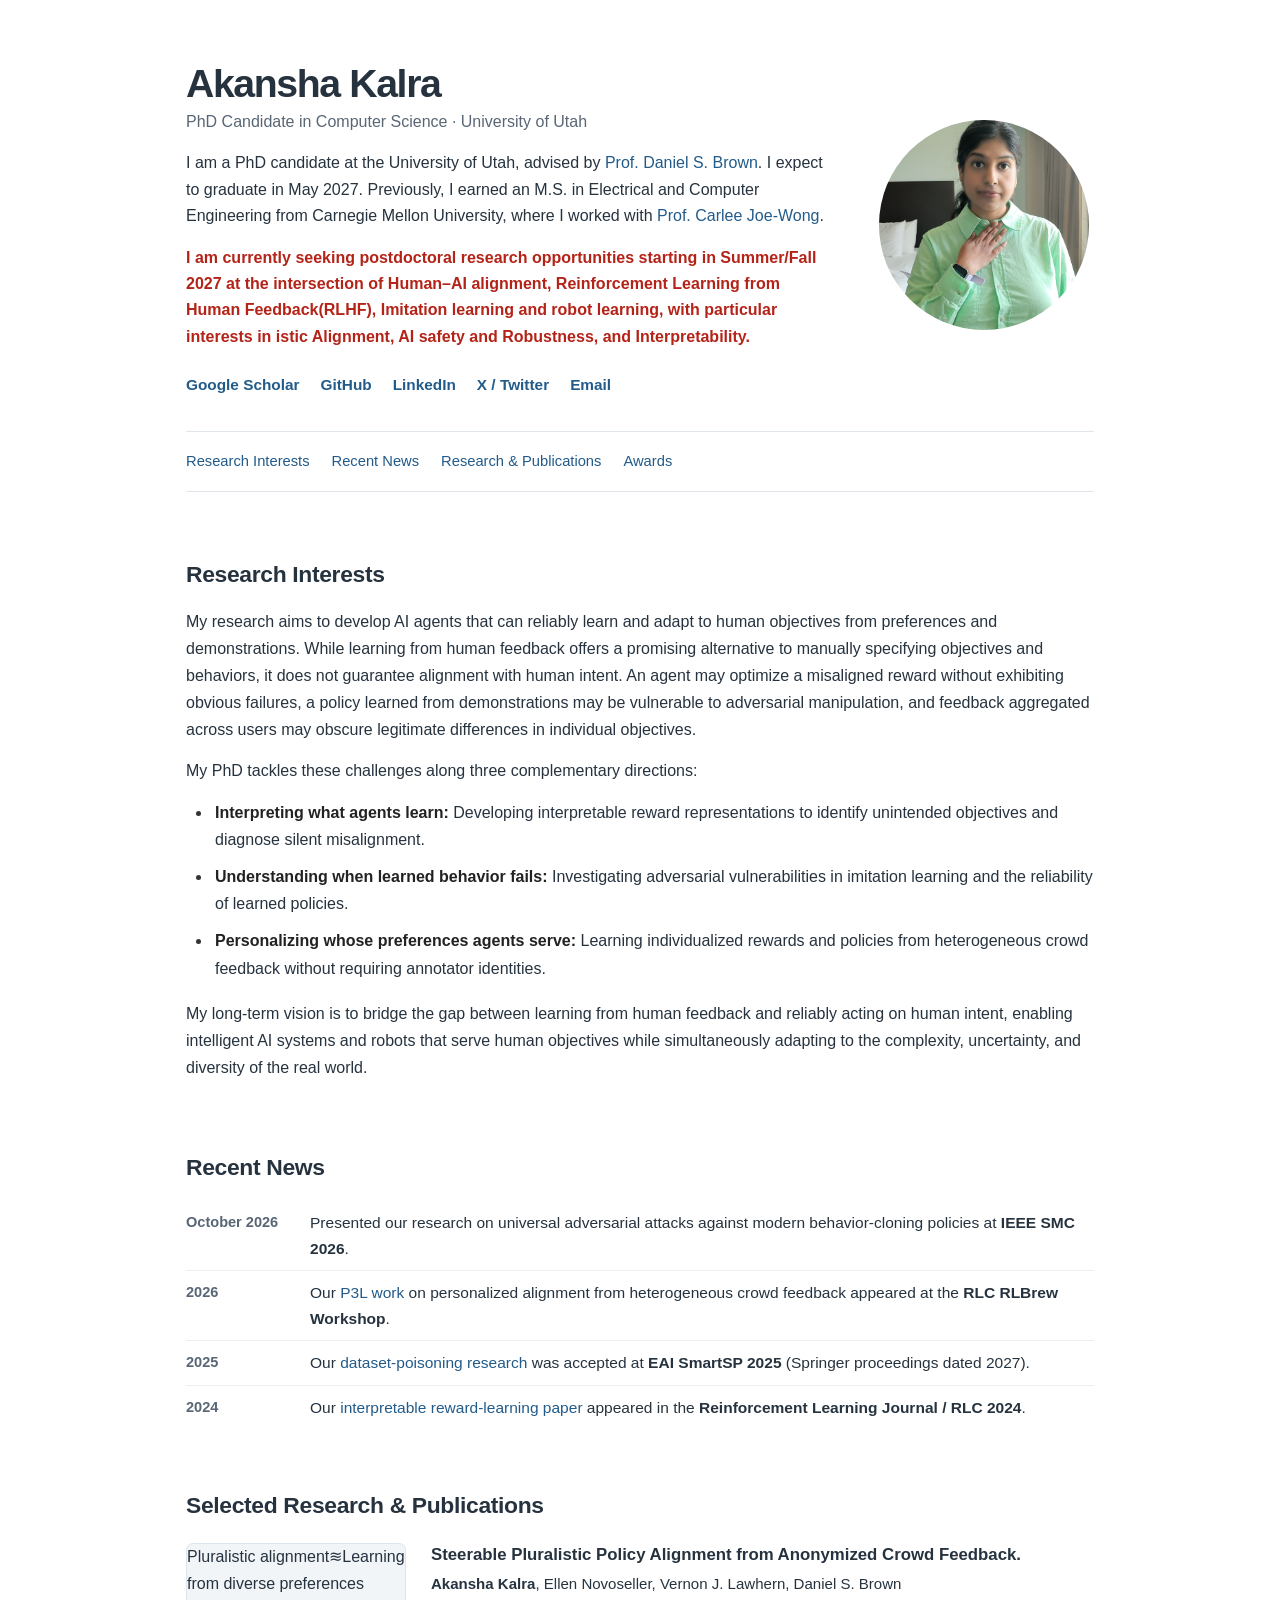
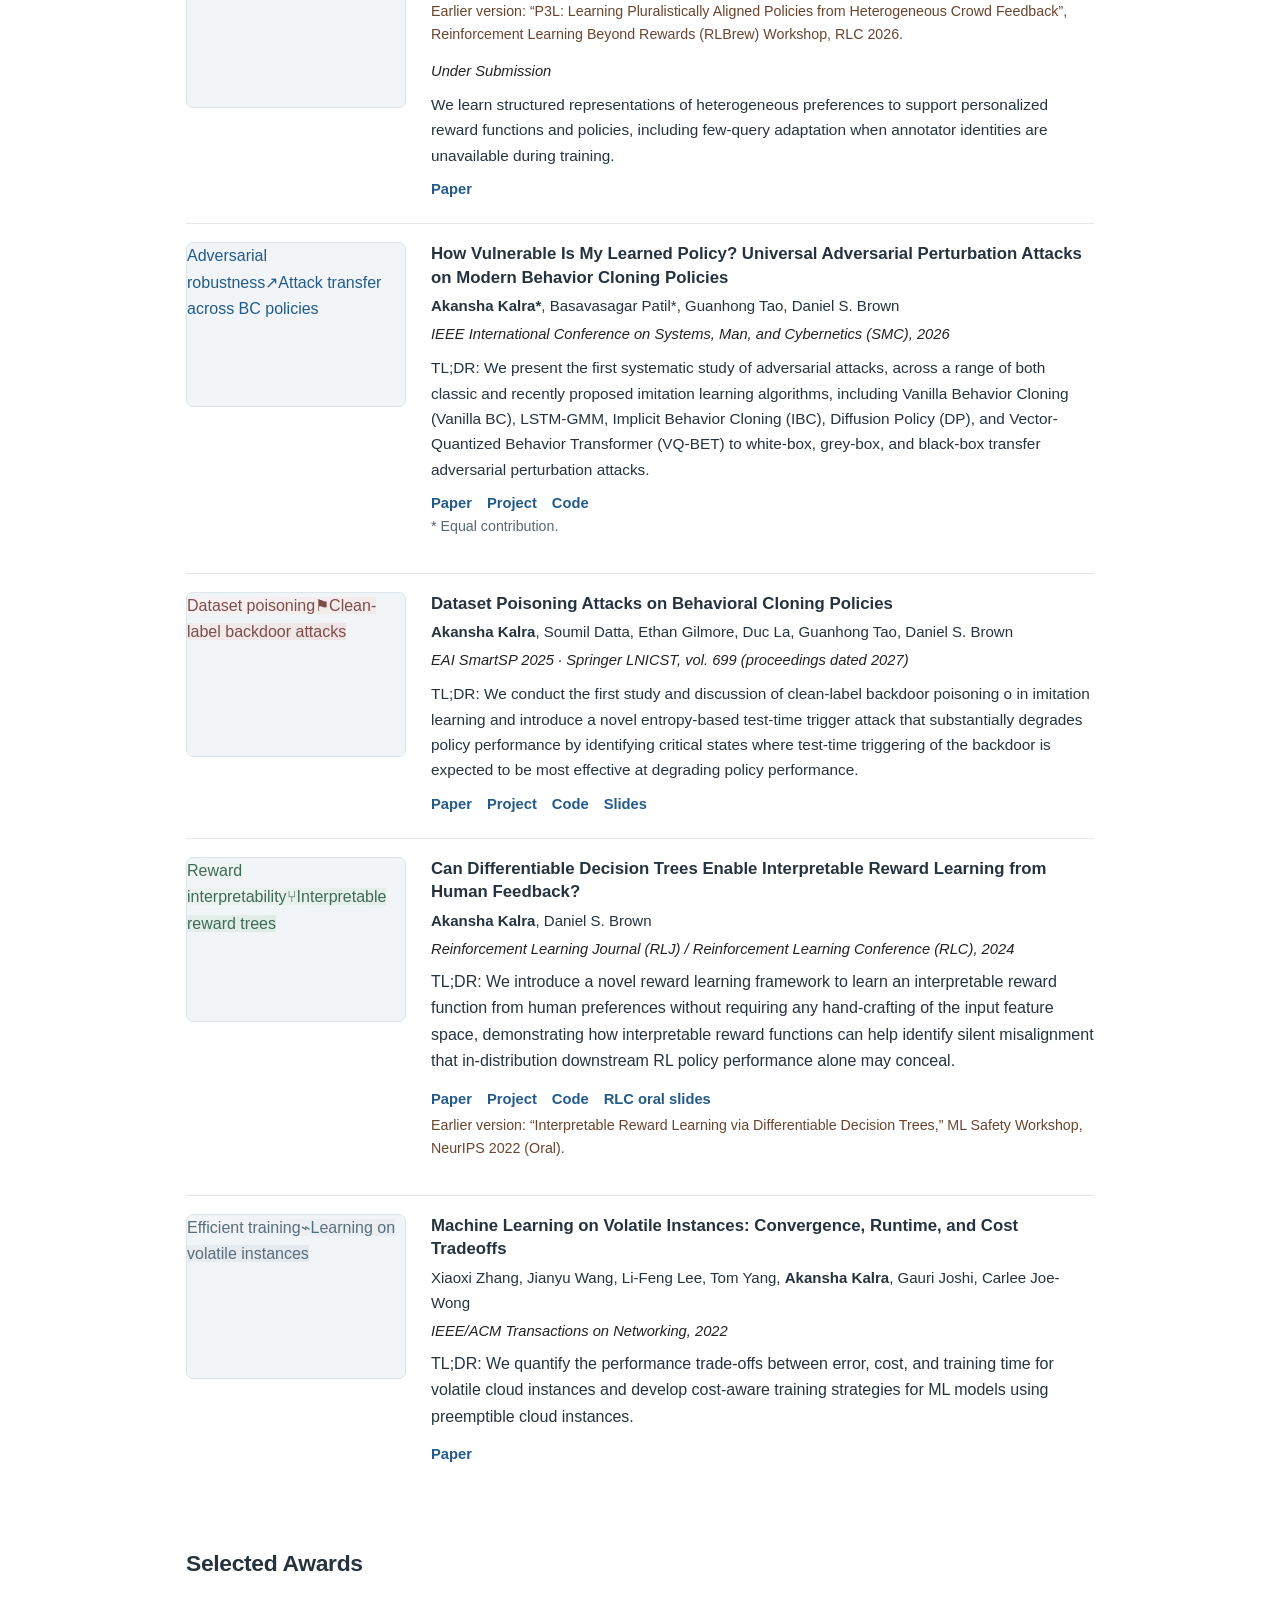
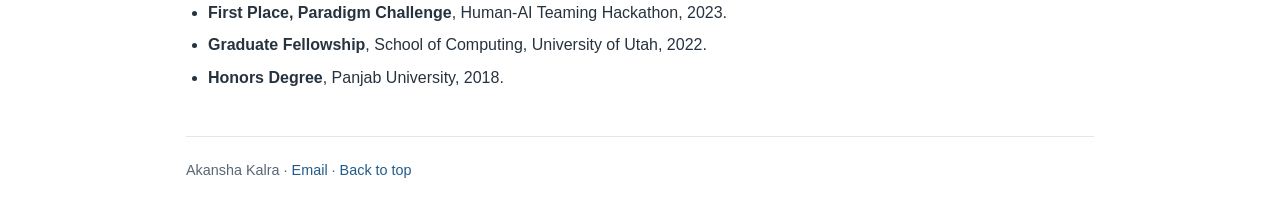
==== commit 8b880b40: "Update index.html" ====
--- a/index.html
+++ b/index.html
@@ -147,7 +147,7 @@
   z-index: 2;
   background: #fff;
 }
-    .paper-visual.has- .-element { opacity: 1; }
+    .paper-visual.has-media.media-element { opacity: 1; }
     .-fallback { position: absolute; inset: 0; display: flex; flex-direction: column;
       justify-content: space-between; padding: 19px 18px; color: #2e526e;
       background: linear-gradient(145deg, #f0f6fa, #e8eef4); }
@@ -158,7 +158,7 @@
     .-fallback .fallback-caption { font-weight: 650; font-size: .95rem;
       line-height: 1.25; max-width: 185px; }
     .paper-visual[data-theme="poison"] .media-fallback { background: linear-gradient(135deg,#f7f2f1,#efe4e3); color: #7b4e4c; }
-    .paper-visual[data-theme="plural"] .media-fallback { background: linear-gradient(135deg,#f4f2f9,#e8e4f3); color: #595079; }
+    .paper-visual[data-theme=""] .media-fallback { background: linear-gradient(135deg,#f4f2f9,#e8e4f3); color: #595079; }
     .paper-visual[data-theme="ddt"] .media-fallback { background: linear-gradient(135deg,#f0f6f3,#dfece5); color: #3f6a57; }
     .paper-visual[data-theme="network"] .media-fallback { background: linear-gradient(135deg,#f3f5f7,#e2e8ed); color: #586e7c; }
     .paper-visual:hover { border-color: #b0c2d2; }
@@ -241,7 +241,7 @@
         </p>
 
     <p class="postdoc-note">
-  I am currently seeking postdoctoral research opportunities starting in Summer/Fall 2027 at the intersection of Human–AI alignment, Reinforcement Learning from Human Feedback(RLHF), Imitation learning and robot learning, with particular interests in Pluralistic Alignment, AI safety and Robustness, and Interpretability. 
+  I am currently seeking postdoctoral research opportunities starting in Summer/Fall 2027 at the intersection of Human–AI alignment, Reinforcement Learning from Human Feedback(RLHF), Imitation learning and robot learning, with particular interests in istic Alignment, AI safety and Robustness, and Interpretability. 
         
         
 </p>
@@ -323,7 +323,7 @@
 </section>
 <section id="Publications">
 <h2>Selected Research &amp; Publications</h2>
-    <article class="paper paper-grid"><a aria-label="Open research page: Learning from diverse preferences" class="paper-visual" data-theme="plural" href="https://openreview.net/forum?id=oAw85OXuc3" rel="noopener noreferrer" target="_blank"><span aria-hidden="true" class="media-fallback"><span class="fallback-topic">Pluralistic alignment</span><span class="fallback-symbol">≋</span><span class="fallback-caption">Learning from diverse preferences</span></span><img alt="Visualization of P3L preference representations and personalization" class="media-element" decoding="async" loading="lazy" src="images/p3l-preferences.png"/></a><div class="paper-body">
+    <article class="paper paper-grid"><div class="paper-visual" data-theme="plural"><span aria-hidden="true" class="media-fallback"><span class="fallback-topic">Pluralistic alignment</span><span class="fallback-symbol">≋</span><span class="fallback-caption">Learning from diverse preferences</span></span><img alt="Visualization of P3L preference representations and personalization" class="media-element" decoding="async" loading="lazy" src="images/p3l-preferences.png"/></div><div class="paper-body">
 <h3>Steerable Pluralistic Policy Alignment from Anonymized Crowd Feedback.</h3>
 <p class="authors"><span class="me">Akansha Kalra</span>, Ellen Novoseller, Vernon J. Lawhern, Daniel S. Brown</p>
         <p class="note venue-workshop">Earlier version: “P3L: Learning Pluralistically Aligned Policies from Heterogeneous Crowd Feedback”, Reinforcement Learning Beyond Rewards (RLBrew) Workshop, RLC 2026.</p>
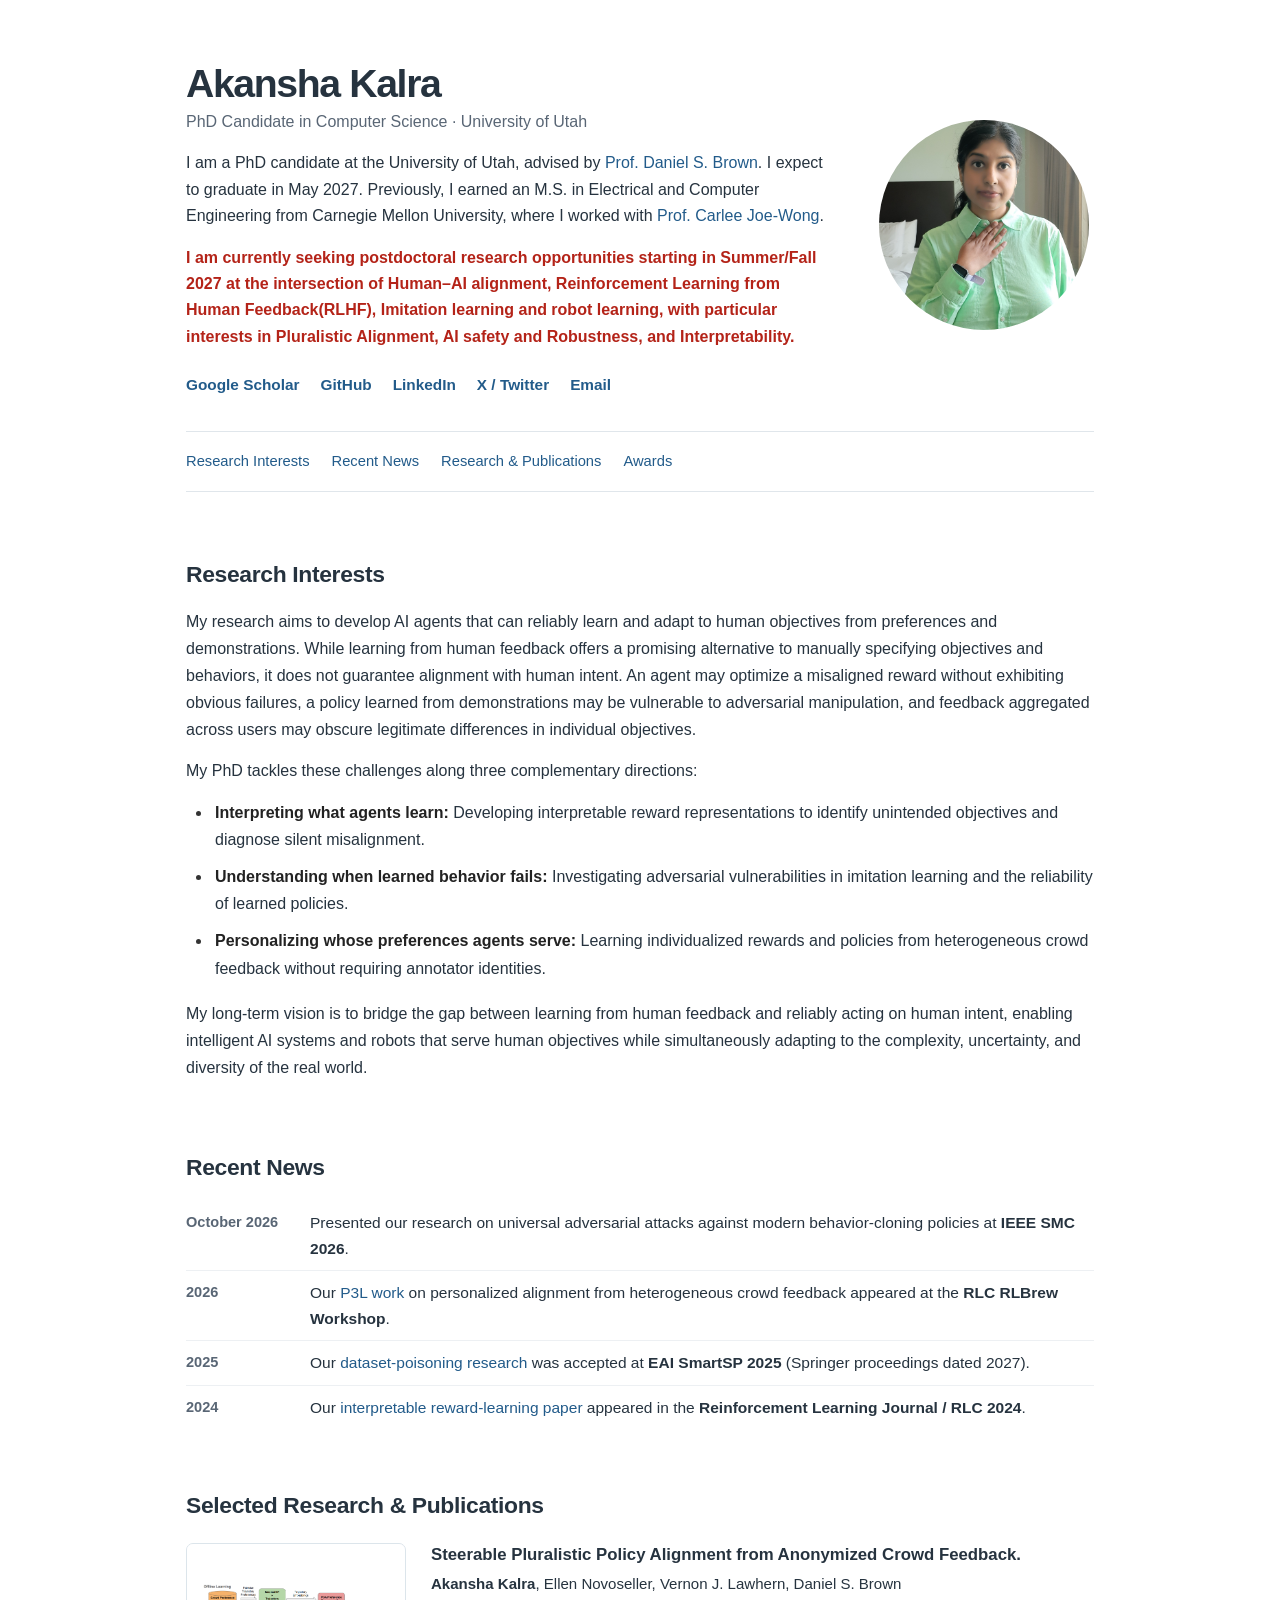
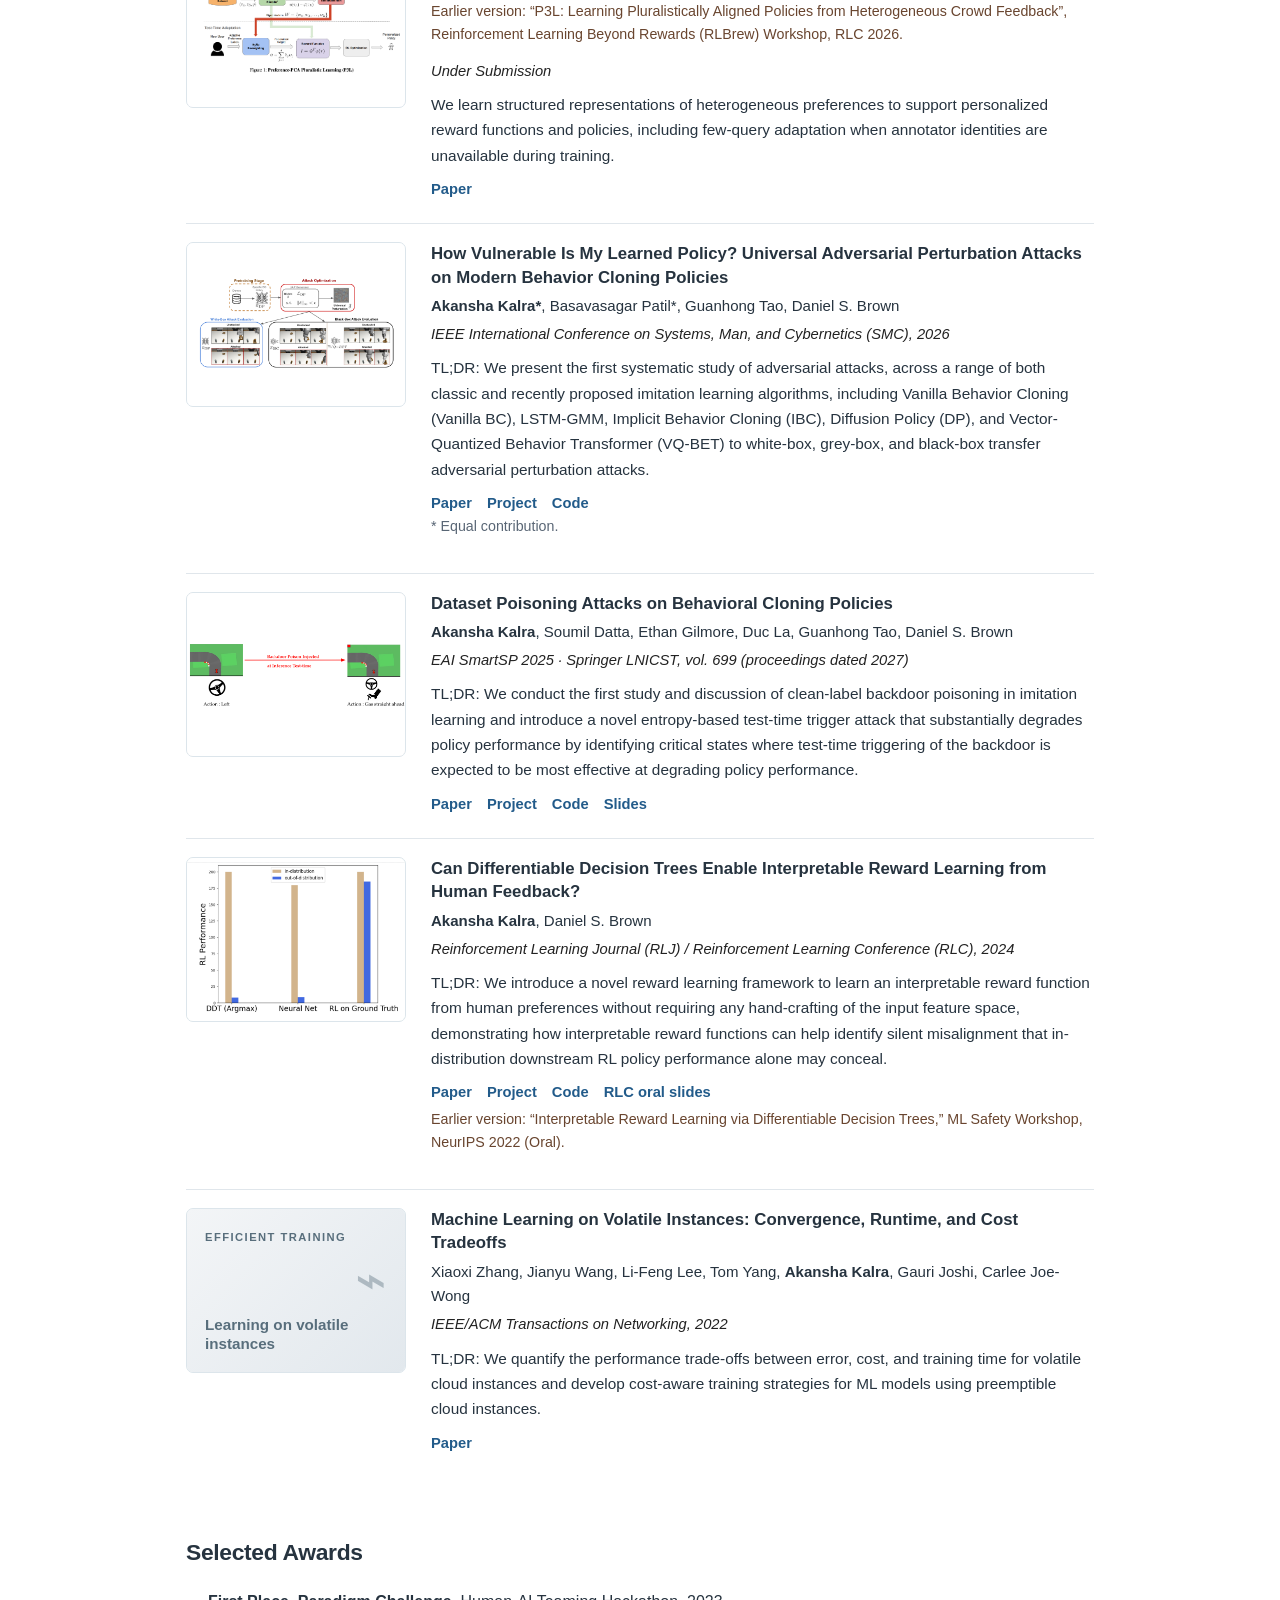
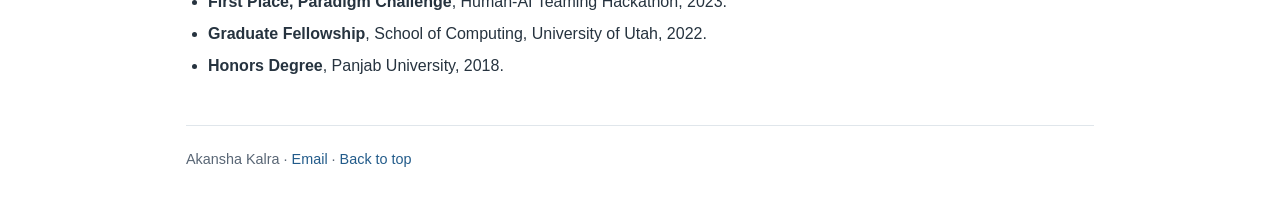
==== commit 445bfe46: "Update index.html" ====
--- a/index.html
+++ b/index.html
@@ -107,7 +107,7 @@
     .degree span { color: var(--muted); font-size: .94rem; }
     footer { border-top: 1px solid var(--line); margin-top: 42px; padding: 22px 0 34px; color: var(--muted); font-size: .9rem; }
 
-    @ (max-width: 720px) {
+    @media (max-width: 720px) {
       .container { padding: 0 20px; }
       .profile-header { flex-direction: column-reverse; gap: 18px; align-items: stretch; padding-top: 28px; }
       .profile-photo { flex: none; text-align: center; }
@@ -134,31 +134,21 @@
       width: 100%; aspect-ratio: 4 / 3; border: 1px solid #dce5eb;
       border-radius: 7px; background: #f1f5f8; text-decoration: none; }
     .paper-visual:focus-visible { outline: 3px solid var(--accent); outline-offset: 3px; }
-   .paper-visual .media-element {
-  position: absolute;
-  inset: 0;
-  width: 100%;
-  height: 100%;
-  object-fit: contain;
-  object-position: center;
-  display: block;
-  opacity: 0;
-  transition: opacity .2s ease;
-  z-index: 2;
-  background: #fff;
-}
-    .paper-visual.has-media.media-element { opacity: 1; }
-    .-fallback { position: absolute; inset: 0; display: flex; flex-direction: column;
+    .paper-visual .media-element { position: absolute; inset: 0; width: 100%; height: 100%;
+      object-fit: contain; opacity: 1; transition: opacity .2s ease; z-index: 2;
+      background: #fff; }
+    .paper-visual.has-media .media-element { opacity: 1; }
+    .media-fallback { position: absolute; inset: 0; display: flex; flex-direction: column;
       justify-content: space-between; padding: 19px 18px; color: #2e526e;
       background: linear-gradient(145deg, #f0f6fa, #e8eef4); }
-    .-fallback .fallback-topic { font-size: .7rem; font-weight: 750; text-transform: uppercase;
+    .media-fallback .fallback-topic { font-size: .7rem; font-weight: 750; text-transform: uppercase;
       letter-spacing: .13em; }
-    .-fallback .fallback-symbol { font-size: 3.3rem; line-height: 1;
+    .media-fallback .fallback-symbol { font-size: 3.3rem; line-height: 1;
       opacity: .40; align-self: flex-end; font-weight: 300; }
-    .-fallback .fallback-caption { font-weight: 650; font-size: .95rem;
+    .media-fallback .fallback-caption { font-weight: 650; font-size: .95rem;
       line-height: 1.25; max-width: 185px; }
     .paper-visual[data-theme="poison"] .media-fallback { background: linear-gradient(135deg,#f7f2f1,#efe4e3); color: #7b4e4c; }
-    .paper-visual[data-theme=""] .media-fallback { background: linear-gradient(135deg,#f4f2f9,#e8e4f3); color: #595079; }
+    .paper-visual[data-theme="plural"] .media-fallback { background: linear-gradient(135deg,#f4f2f9,#e8e4f3); color: #595079; }
     .paper-visual[data-theme="ddt"] .media-fallback { background: linear-gradient(135deg,#f0f6f3,#dfece5); color: #3f6a57; }
     .paper-visual[data-theme="network"] .media-fallback { background: linear-gradient(135deg,#f3f5f7,#e2e8ed); color: #586e7c; }
     .paper-visual:hover { border-color: #b0c2d2; }
@@ -225,7 +215,7 @@
 </style>
 </head>
 <body id="top">
-  <!-- Research media expected in the repository /media folder. See MEDIA_SETUP.md. -->
+  <!-- Publication images are stored in the /images folder. -->
 
 <main class="container">
 <header class="profile-header" id="About">
@@ -241,7 +231,7 @@
         </p>
 
     <p class="postdoc-note">
-  I am currently seeking postdoctoral research opportunities starting in Summer/Fall 2027 at the intersection of Human–AI alignment, Reinforcement Learning from Human Feedback(RLHF), Imitation learning and robot learning, with particular interests in istic Alignment, AI safety and Robustness, and Interpretability. 
+  I am currently seeking postdoctoral research opportunities starting in Summer/Fall 2027 at the intersection of Human–AI alignment, Reinforcement Learning from Human Feedback(RLHF), Imitation learning and robot learning, with particular interests in Pluralistic Alignment, AI safety and Robustness, and Interpretability. 
         
         
 </p>
@@ -259,7 +249,7 @@
 <img alt="Akansha Kalra" height="210" src="images/20240810_131922.jpg" width="210"/>
 </div>
 </header>
-<nav aria-label="Page sections" class="quick-nav"><a href="#news">Research Interests</a><a href="#news">Recent News</a><a href="#Publications">Research &amp; Publications</a><a href="#awards">Awards</a></nav>
+<nav aria-label="Page sections" class="quick-nav"><a href="#research">Research Interests</a><a href="#news">Recent News</a><a href="#Publications">Research &amp; Publications</a><a href="#awards">Awards</a></nav>
     
 
 <section id="research" class="research-section">
@@ -334,14 +324,12 @@
 </div>
 </div></article>
     
-<article class="paper paper-grid"><a aria-label="Open research page: Attack transfer across BC policies" class="paper-visual" data-theme="uap" href="https://sites.google.com/view/uap-attacks-on-bc" rel="noopener noreferrer" target="_blank"><span aria-hidden="true" class="media-fallback"><span class="fallback-topic">Adversarial robustness</span><span class="fallback-symbol">↗</span><span class="fallback-caption">Attack transfer across BC policies</span></span><img
+<article class="paper paper-grid"><div class="paper-visual" data-theme="uap"><span aria-hidden="true" class="media-fallback"><span class="fallback-topic">Adversarial robustness</span><span class="fallback-symbol">↗</span><span class="fallback-caption">Attack transfer across BC policies</span></span><img
   class="media-element"
   src="images/uap-figure.png"
-  alt="Universal Adversarial Perturbation attacks on Iimitation Learning policies"
+  alt="Universal Adversarial Perturbation attacks on imitation-learning policies"
   loading="lazy"
-/>
-    </a><div class="paper-body">
-<h3>How Vulnerable Is My Learned Policy? Universal Adversarial Perturbation Attacks on Modern Behavior Cloning Policies</h3>
+/></div><div class="paper-body"><h3>How Vulnerable Is My Learned Policy? Universal Adversarial Perturbation Attacks on Modern Behavior Cloning Policies</h3>
 <p class="authors"><span class="me">Akansha Kalra*</span>, Basavasagar Patil*, Guanhong Tao, Daniel S. Brown</p>
 <p class="venue">IEEE International Conference on Systems, Man, and Cybernetics (SMC), 2026</p>
 <p class="summary">TL;DR: We present the first systematic study of adversarial attacks, across a range of both classic and recently proposed imitation learning algorithms, including Vanilla Behavior Cloning (Vanilla BC), LSTM-GMM, Implicit Behavior Cloning (IBC), Diffusion Policy (DP), and Vector-Quantized Behavior Transformer (VQ-BET) to white-box, grey-box, and black-box transfer adversarial perturbation attacks.</p>
@@ -353,16 +341,16 @@
 <p class="note">* Equal contribution.</p>
 </div></article>
 
-<article class="paper paper-grid"><a aria-label="Open research page: Clean-label backdoor attacks" class="paper-visual" data-theme="poison" href="https://sites.google.com/view/dataset-poisoning-in-bc" rel="noopener noreferrer" target="_blank"><span aria-hidden="true" class="media-fallback"><span class="fallback-topic">Dataset poisoning</span><span class="fallback-symbol">⚑</span><span class="fallback-caption">Clean-label backdoor attacks</span></span><img
+<article class="paper paper-grid"><div class="paper-visual" data-theme="poison"><span aria-hidden="true" class="media-fallback"><span class="fallback-topic">Dataset poisoning</span><span class="fallback-symbol">⚑</span><span class="fallback-caption">Clean-label backdoor attacks</span></span><img
   class="media-element"
   src="images/poisoning-figure.png"
   alt="Clean-label backdoor attacks on behavior cloning policies"
   loading="lazy"
-/></a><div class="paper-body">
+/></div><div class="paper-body">
 <h3>Dataset Poisoning Attacks on Behavioral Cloning Policies</h3>
 <p class="authors"><span class="me">Akansha Kalra</span>, Soumil Datta, Ethan Gilmore, Duc La, Guanhong Tao, Daniel S. Brown</p>
 <p class="venue">EAI SmartSP 2025 · Springer LNICST, vol. 699 (proceedings dated 2027)</p>
-<p class="summary">TL;DR: We conduct the first study and discussion of clean-label backdoor poisoning o in imitation learning and introduce a novel entropy-based test-time trigger attack that substantially degrades policy performance by identifying critical states where test-time triggering of the backdoor is expected to be most effective at degrading policy performance.</p>
+<p class="summary">TL;DR: We conduct the first study and discussion of clean-label backdoor poisoning in imitation learning and introduce a novel entropy-based test-time trigger attack that substantially degrades policy performance by identifying critical states where test-time triggering of the backdoor is expected to be most effective at degrading policy performance.</p>
 <div class="paper-links">
 <a href="https://arxiv.org/abs/2511.20992" rel="noopener noreferrer" target="_blank">Paper</a>
 <a href="https://sites.google.com/view/dataset-poisoning-in-bc" rel="noopener noreferrer" target="_blank">Project</a>
@@ -370,11 +358,11 @@
 <a href="https://docs.google.com/presentation/d/1_TgQCRm-9qRHeT_l_HZHP9T041SAgM7VQIZT68hzIh4/edit?usp=sharing" rel="noopener noreferrer" target="_blank">Slides</a>
 </div>
 </div></article>
-<article class="paper paper-grid"><a aria-label="Open research page: Interpretable reward trees" class="paper-visual" data-theme="ddt" href="https://sites.google.com/view/ddt-rlhf/" rel="noopener noreferrer" target="_blank"><span aria-hidden="true" class="media-fallback"><span class="fallback-topic">Reward interpretability</span><span class="fallback-symbol">⑂</span><span class="fallback-caption">Interpretable reward trees</span></span><img alt="Differentiable decision tree learned reward visualization" class="media-element" decoding="async" loading="lazy" src="images/ddt-reward-tree.png"/></a><div class="paper-body">
+<article class="paper paper-grid"><div class="paper-visual" data-theme="ddt"><span aria-hidden="true" class="media-fallback"><span class="fallback-topic">Reward interpretability</span><span class="fallback-symbol">⑂</span><span class="fallback-caption">Interpretable reward trees</span></span><img alt="Differentiable decision tree learned reward visualization" class="media-element" decoding="async" loading="lazy" src="images/ddt-reward-tree.png"/></div><div class="paper-body">
 <h3>Can Differentiable Decision Trees Enable Interpretable Reward Learning from Human Feedback?</h3>
 <p class="authors"><span class="me">Akansha Kalra</span>, Daniel S. Brown</p>
 <p class="venue">Reinforcement Learning Journal (RLJ) / Reinforcement Learning Conference (RLC), 2024</p>
-<p class="TLDR">TL;DR: We introduce a novel reward learning framework to learn an interpretable reward function from human preferences without requiring any hand-crafting of the input feature space, demonstrating how interpretable reward functions can help identify silent misalignment that in-distribution downstream RL policy performance alone may conceal.</p>
+<p class="summary">TL;DR: We introduce a novel reward learning framework to learn an interpretable reward function from human preferences without requiring any hand-crafting of the input feature space, demonstrating how interpretable reward functions can help identify silent misalignment that in-distribution downstream RL policy performance alone may conceal.</p>
 <div class="paper-links">
 <a href="https://arxiv.org/pdf/2306.13004" rel="noopener noreferrer" target="_blank">Paper</a>
 <a href="https://sites.google.com/view/ddt-rlhf/" rel="noopener noreferrer" target="_blank">Project</a>
@@ -384,11 +372,11 @@
     <p class="note venue-workshop">Earlier version: “Interpretable Reward Learning via Differentiable Decision Trees,” ML Safety Workshop, NeurIPS 2022 (Oral).</p>
 
 </div></article>
-<article class="paper paper-grid"><a aria-label="Open research page: Learning on volatile instances" class="paper-visual" data-theme="network" href="https://ieeexplore.ieee.org/abstract/document/9610614" rel="noopener noreferrer" target="_blank"><span aria-hidden="true" class="media-fallback"><span class="fallback-topic">Efficient training</span><span class="fallback-symbol">⌁</span><span class="fallback-caption">Learning on volatile instances</span></span><img alt="Runtime and cost trade-offs for machine learning on volatile instances" class="media-element" decoding="async" loading="lazy" src="media/volatile-instances.png"/></a><div class="paper-body">
+<article class="paper paper-grid"><div class="paper-visual" data-theme="network"><span aria-hidden="true" class="media-fallback"><span class="fallback-topic">Efficient training</span><span class="fallback-symbol">⌁</span><span class="fallback-caption">Learning on volatile instances</span></span><img alt="Runtime and cost trade-offs for machine learning on volatile instances" class="media-element" decoding="async" loading="lazy" src="images/volatile-instances.png"/></div><div class="paper-body">
 <h3>Machine Learning on Volatile Instances: Convergence, Runtime, and Cost Tradeoffs</h3>
 <p class="authors">Xiaoxi Zhang, Jianyu Wang, Li-Feng Lee, Tom Yang, <span class="me">Akansha Kalra</span>, Gauri Joshi, Carlee Joe-Wong</p>
 <p class="venue">IEEE/ACM Transactions on Networking, 2022</p>
-<p class="TLDR">TL;DR: We quantify the performance trade-offs between error, cost, and training time for volatile cloud instances and develop cost-aware training strategies for ML models using preemptible cloud instances.</p>
+<p class="summary">TL;DR: We quantify the performance trade-offs between error, cost, and training time for volatile cloud instances and develop cost-aware training strategies for ML models using preemptible cloud instances.</p>
 <div class="paper-links">
 <a href="https://ieeexplore.ieee.org/abstract/document/9610614" rel="noopener noreferrer" target="_blank">Paper</a>
 </div>
@@ -410,14 +398,14 @@
 </main>
 <script>
   // Show research media only after it has loaded; missing files display a tasteful fallback.
-  // Each media item becomes visible automatically after you upload its file to /media.
+  // Missing publication figures use the built-in fallback. Images load from /images.
   document.querySelectorAll('.paper-visual').forEach(function(frame) {
     const media = frame.querySelector('.media-element');
     if (!media) return;
-    const markReady = () => frame.classList.add('has-media');
-    const markMissing = () => frame.classList.remove('has-media');
+    const markReady = () => { frame.classList.add('has-media'); media.style.display = 'block'; };
+    const markMissing = () => { frame.classList.remove('has-media'); media.style.display = 'none'; };
     if (media.tagName === 'IMG') {
-      if (media.complete && media.naturalWidth > 0) markReady();
+      if (media.complete) { if (media.naturalWidth > 0) markReady(); else markMissing(); }
       media.addEventListener('load', markReady);
       media.addEventListener('error', markMissing);
     } else if (media.tagName === 'VIDEO') {
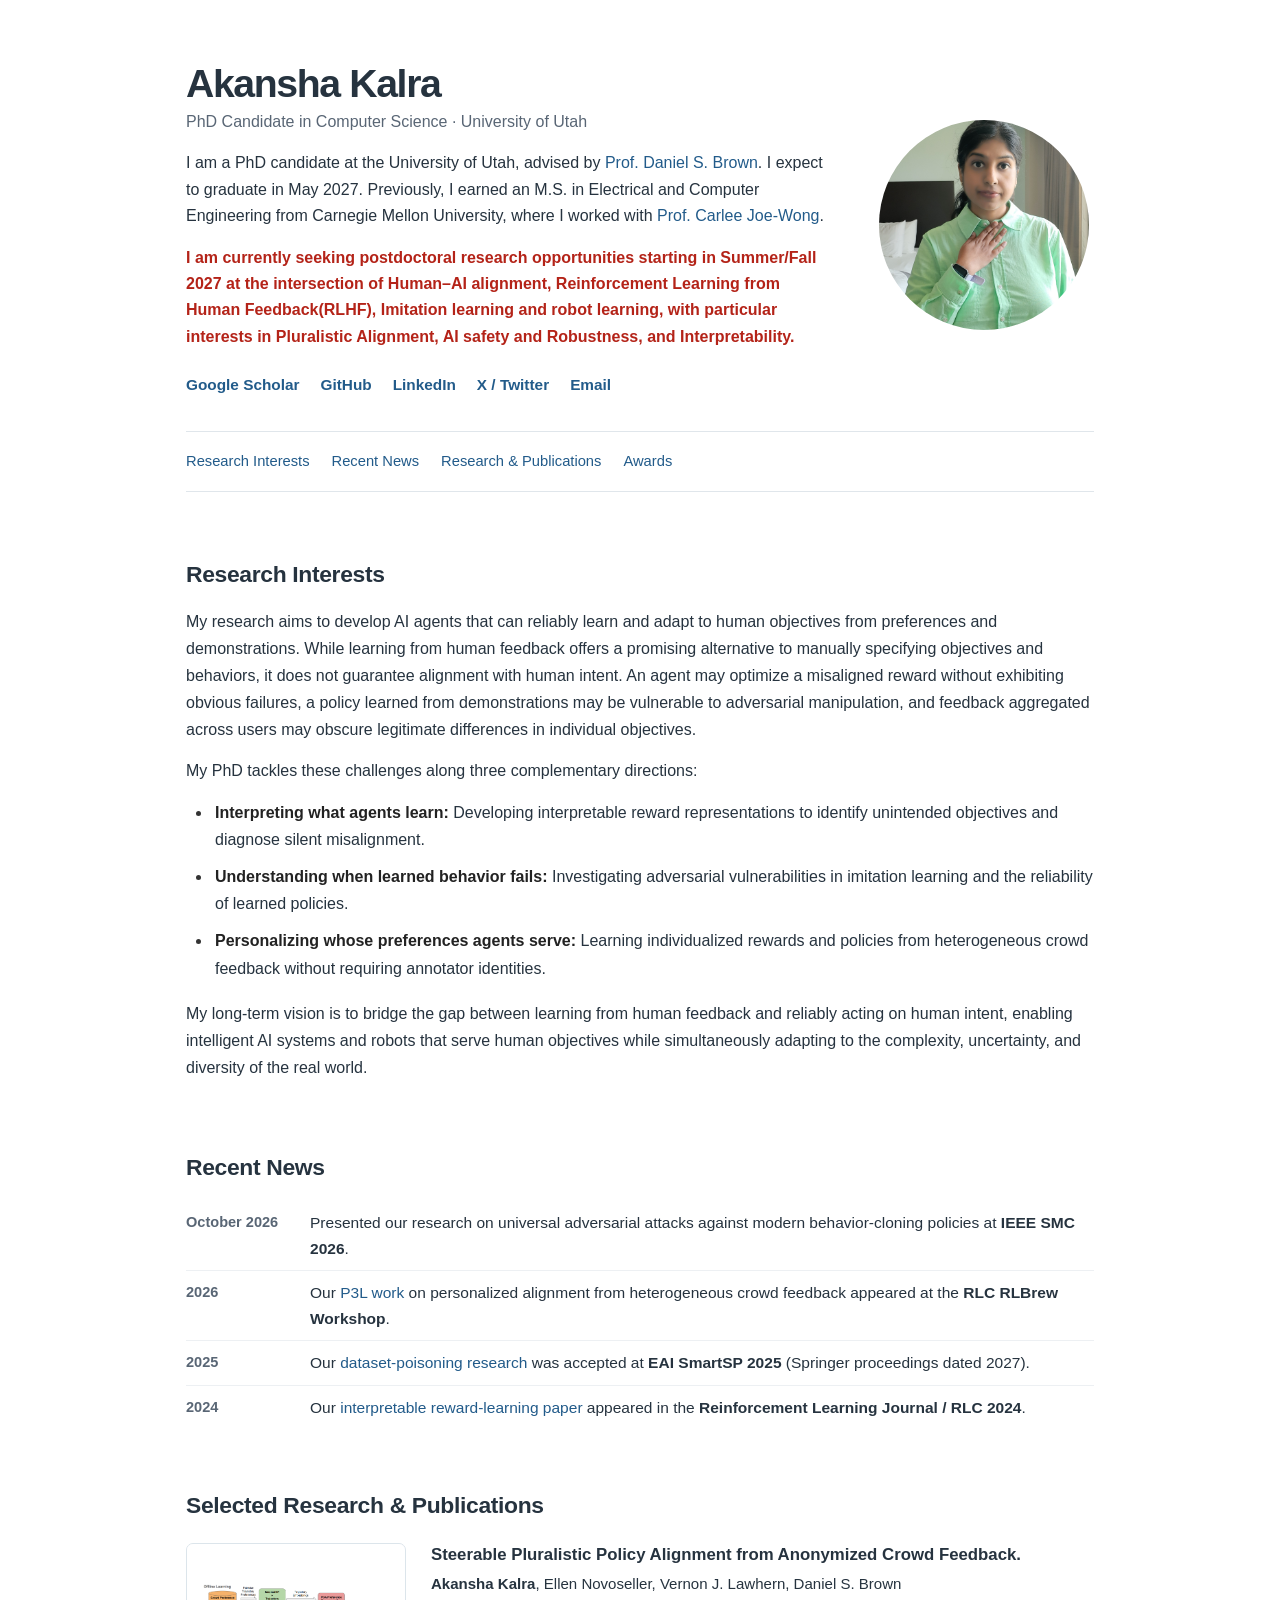
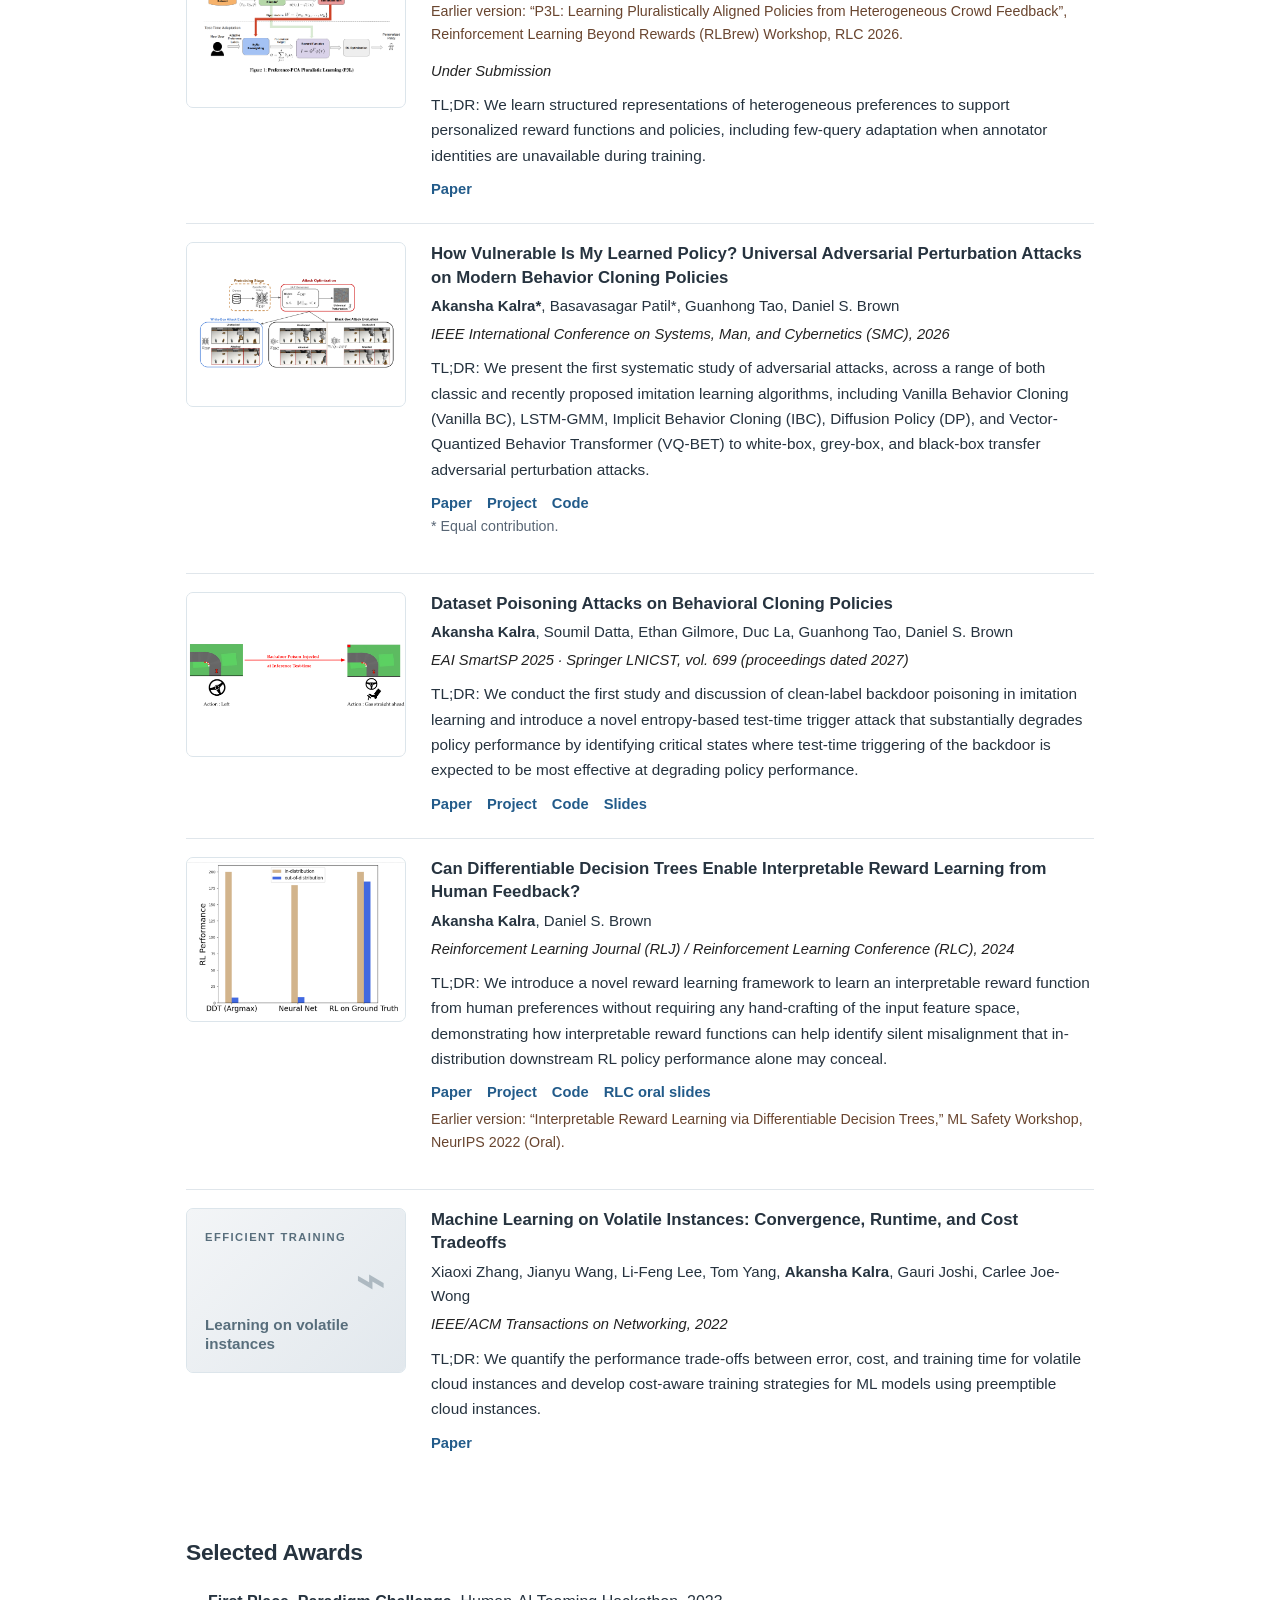
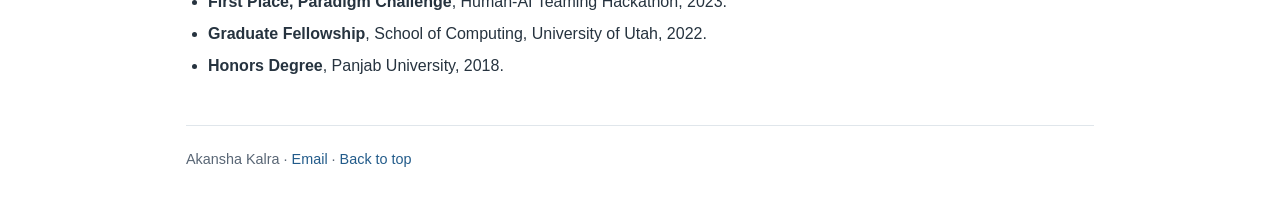
==== commit c8003cdf: "Update index.html" ====
--- a/index.html
+++ b/index.html
@@ -318,7 +318,7 @@
 <p class="authors"><span class="me">Akansha Kalra</span>, Ellen Novoseller, Vernon J. Lawhern, Daniel S. Brown</p>
         <p class="note venue-workshop">Earlier version: “P3L: Learning Pluralistically Aligned Policies from Heterogeneous Crowd Feedback”, Reinforcement Learning Beyond Rewards (RLBrew) Workshop, RLC 2026.</p>
 <p class="venue">Under Submission </p>
-<p class="summary">We learn structured representations of heterogeneous preferences to support personalized reward functions and policies, including few-query adaptation when annotator identities are unavailable during training.</p>
+<p class="summary">TL;DR: We learn structured representations of heterogeneous preferences to support personalized reward functions and policies, including few-query adaptation when annotator identities are unavailable during training.</p>
 <div class="paper-links">
 <a href="https://arxiv.org/abs/2610.26914" rel="noopener noreferrer" target="_blank">Paper</a>
 </div>
